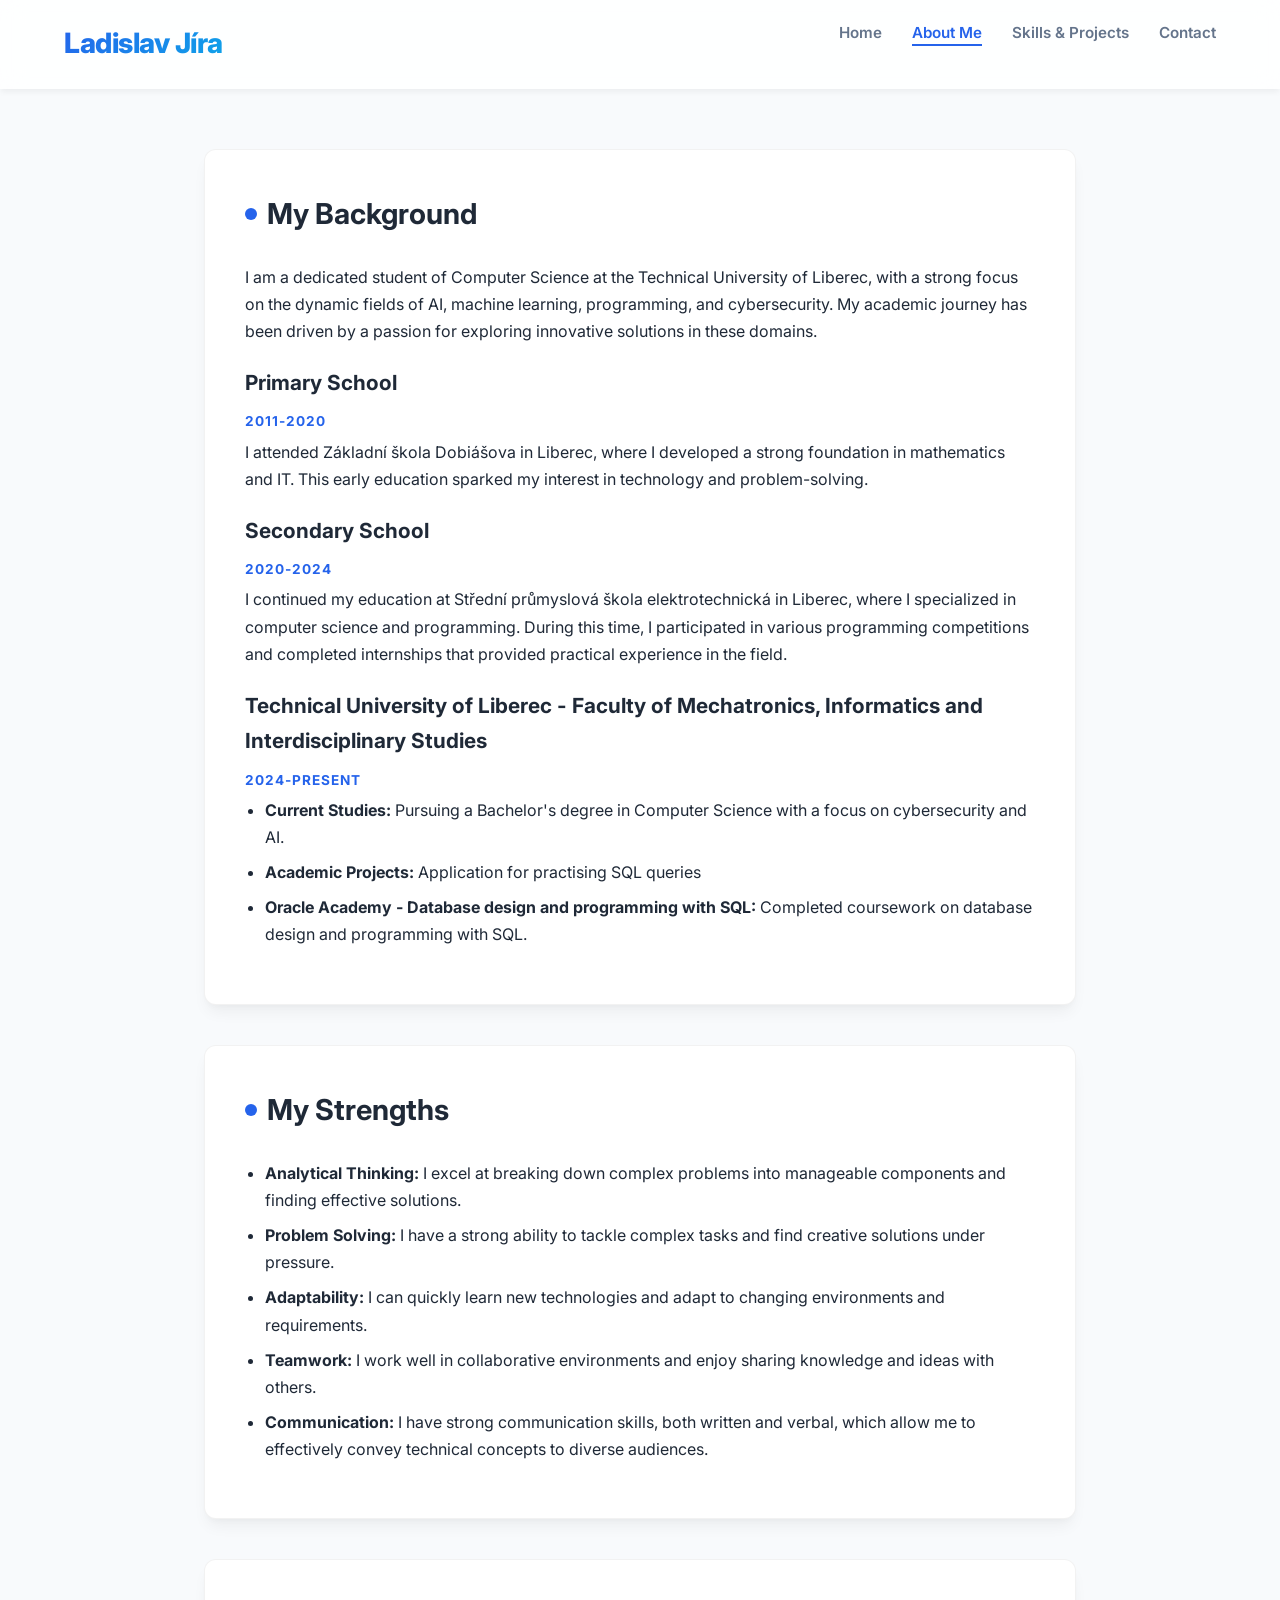
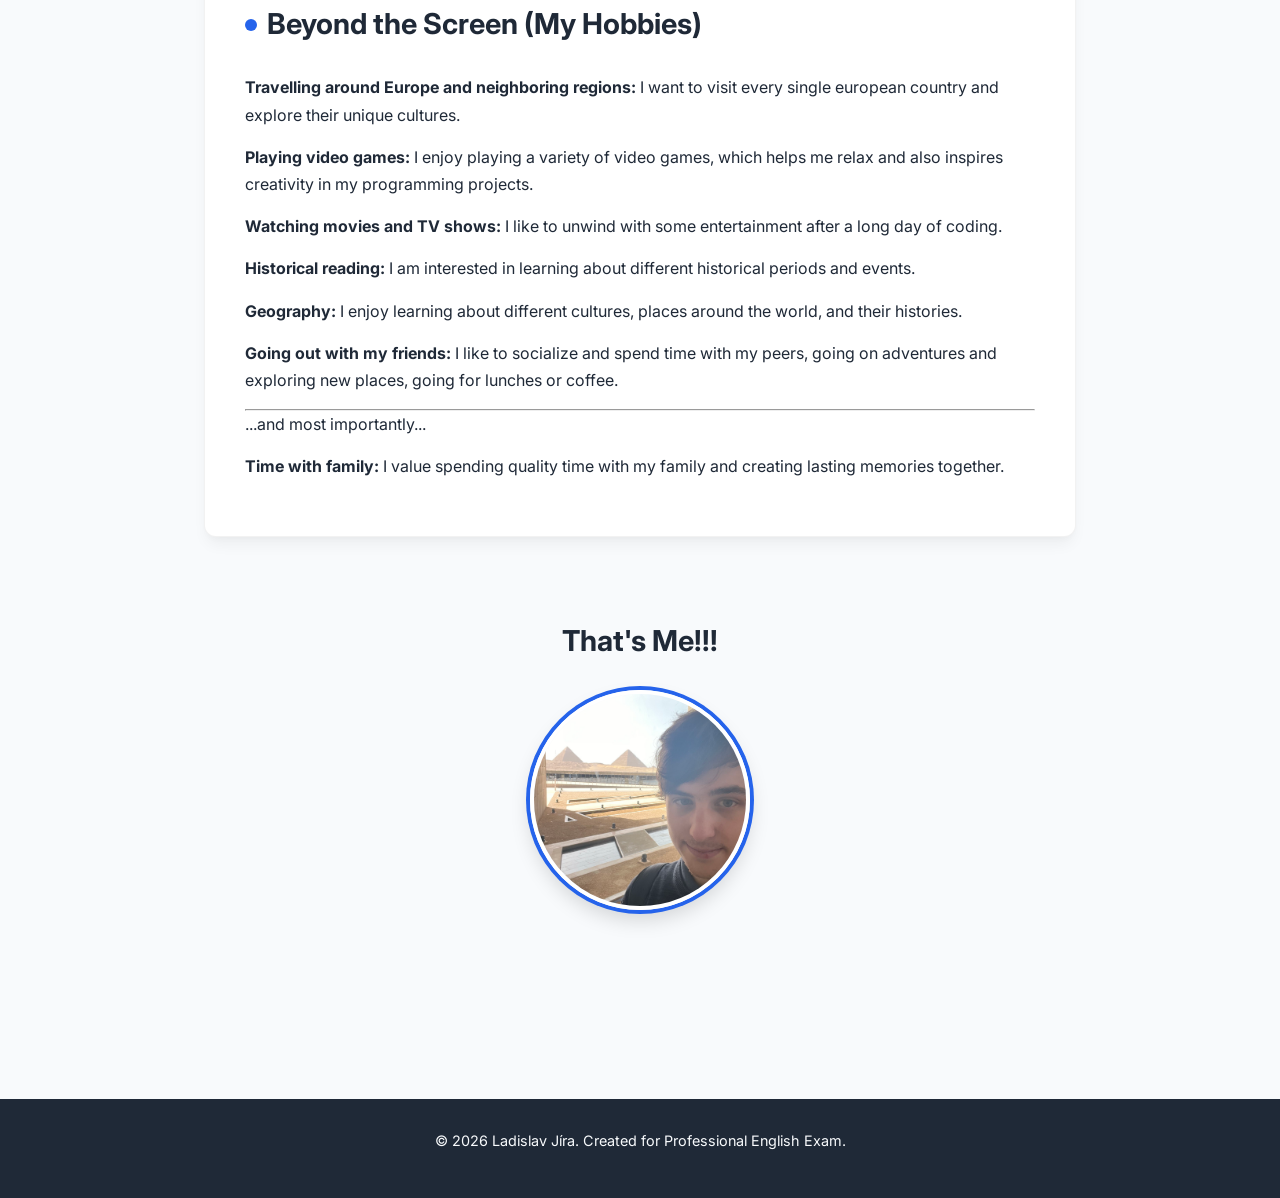
==== about.html @ a1db2c15 "My portfolio Added all files" ====
<!DOCTYPE html>
<html lang="en">
<head>
    <meta charset="UTF-8">
    <meta name="viewport" content="width=device-width, initial-scale=1.0">
    <title>My Portfolio | About Me</title>
    <link rel="stylesheet" href="style.css">
    <link href="https://fonts.googleapis.com/css2?family=Inter:wght@300;400;600;800&display=swap" rel="stylesheet">
</head>
<body>

    <header>
        <h1>Ladislav Jíra</h1>
        <nav>
            <ul>
                <li><a href="index.html">Home</a></li>
                <li><a href="about.html" class="active">About Me</a></li>
                <li><a href="portfolio.html">Skills & Projects</a></li>
                <li><a href="contact.html">Contact</a></li>
            </ul>
        </nav>
    </header>

    <main>
        <section class="fade-in">
            <h2>My Background</h2>
            <p>I am a dedicated student of Computer Science at the Technical University of Liberec, with a strong focus on the dynamic fields of AI, machine learning, programming, and cybersecurity. My academic journey has been driven by a passion for exploring innovative solutions in these domains.</p>
            <h3>Primary School</h3>
            <h5>2011-2020</h5>
            <p>I attended Základní škola Dobiášova in Liberec, where I developed a strong foundation in mathematics and IT. This early education sparked my interest in technology and problem-solving.</p>
            <h3>Secondary School</h3>
            <h5>2020-2024</h5>
            <p>I continued my education at Střední průmyslová škola elektrotechnická in Liberec, where I specialized in computer science and programming. During this time, I participated in various programming competitions and completed internships that provided practical experience in the field.</p>
            <h3>Technical University of Liberec - Faculty of Mechatronics, Informatics and Interdisciplinary Studies</h3>
            <h5>2024-Present</h5>
            <ul>
                <li><strong>Current Studies:</strong> Pursuing a Bachelor's degree in Computer Science with a focus on cybersecurity and AI.</li>
                <li><strong>Academic Projects:</strong> Application for practising SQL queries</li>
                <li><strong>Oracle Academy - Database design and programming with SQL:</strong> Completed coursework on database design and programming with SQL.</li>
            </ul>
        </section>

        <section class="fade-in">
            <h2>My Strengths</h2>
            <ul>
                <li><strong>Analytical Thinking:</strong> I excel at breaking down complex problems into manageable components and finding effective solutions.</li>
                <li><strong>Problem Solving:</strong> I have a strong ability to tackle complex tasks and find creative solutions under pressure.</li>
                <li><strong>Adaptability:</strong> I can quickly learn new technologies and adapt to changing environments and requirements.</li>
                <li><strong>Teamwork:</strong> I work well in collaborative environments and enjoy sharing knowledge and ideas with others.</li>
                <li><strong>Communication:</strong> I have strong communication skills, both written and verbal, which allow me to effectively convey technical concepts to diverse audiences.</li>

            </ul>
        </section>

        <section class="fade-in">
            <h2>Beyond the Screen (My Hobbies)</h2>
            <p><strong>Travelling around Europe and neighboring regions:</strong> I want to visit every single european country and explore their unique cultures. </p>
            <p><strong>Playing video games:</strong> I enjoy playing a variety of video games, which helps me relax and also inspires creativity in my programming projects.</p>
            <p><strong>Watching movies and TV shows:</strong> I like to unwind with some entertainment after a long day of coding.</p>
            <p><strong>Historical reading:</strong> I am interested in learning about different historical periods and events.</p>
            <p><strong>Geography:</strong> I enjoy learning about different cultures, places around the world, and their histories.</p>
            <p><strong>Going out with my friends:</strong> I like to socialize and spend time with my peers, going on adventures and exploring new places, going for lunches or coffee.</p>
            <hr/>
            <p>...and most importantly...</p>
            <p><strong>Time with family:</strong> I value spending quality time with my family and creating lasting memories together.</p>
        </section>

        <section class="photo-section fade-in">
            <h2>That's Me!!!</h2>
            <div class="photo-container">
                <img src="image.jpg" alt="Ladislav Jíra" class="profile-photo">
            </div>
        </section>
    </main>

    <footer>
        <p>&copy; 2026 Ladislav Jíra. Created for Professional English Exam.</p>
    </footer>

</body>
<script>
        document.addEventListener("DOMContentLoaded", function() {
            const faders = document.querySelectorAll('.fade-in');
            
            const appearOptions = {
                threshold: 0.15,
                rootMargin: "0px 0px -50px 0px"
            };

            const appearOnScroll = new IntersectionObserver(function(entries, appearOnScroll) {
                entries.forEach(entry => {
                    if (!entry.isIntersecting) {
                        return;
                    } else {
                        entry.target.classList.add('visible');
                        appearOnScroll.unobserve(entry.target);
                    }
                });
            }, appearOptions);

            faders.forEach(fader => {
                appearOnScroll.observe(fader);
            });
        });
    </script>
</html>
---- style.css ----
:root {
    --primary-color: #2563eb;
    --primary-dark: #1e40af;
    --accent-color: #0ea5e9;
    --text-main: #1f2937;
    --text-muted: #64748b;
    --bg-color: #f8fafc;
    --surface-color: #ffffff;
    --border-radius: 12px;
    --transition: all 0.3s cubic-bezier(0.4, 0, 0.2, 1); 
}

* {
    margin: 0;
    padding: 0;
    box-sizing: border-box;
}

body {
    background-color: var(--bg-color);
    color: var(--text-main);
    font-family: 'Inter', system-ui, -apple-system, sans-serif;
    line-height: 1.7;
    -webkit-font-smoothing: antialiased;
}

header {
    background: rgba(255, 255, 255, 0.85);
    backdrop-filter: blur(12px);
    -webkit-backdrop-filter: blur(12px);
    padding: 1.2rem 5%;
    box-shadow: 0 4px 6px -1px rgba(0, 0, 0, 0.05);
    display: flex;
    justify-content: space-between;
    align-items: center;
    position: sticky;
    top: 0;
    z-index: 1000;
}

header h1 {
    background: linear-gradient(135deg, var(--primary-color), var(--accent-color));
    background-clip: text;
    -webkit-text-fill-color: transparent;
    font-size: 1.75rem;
    font-weight: 800;
    letter-spacing: -0.5px;
}

nav ul {
    list-style: none;
    display: flex;
    gap: 30px;
}

nav a {
    text-decoration: none;
    color: var(--text-muted);
    font-weight: 600;
    font-size: 0.95rem;
    position: relative;
    transition: var(--transition);
}

nav a::after {
    content: '';
    position: absolute;
    width: 0;
    height: 2px;
    bottom: -4px;
    left: 0;
    background-color: var(--primary-color);
    transition: var(--transition);
}

nav a:hover, nav a.active {
    color: var(--primary-color);
}

nav a:hover::after, nav a.active::after {
    width: 100%;
}

main {
    padding: 60px 5%;
    max-width: 1000px;
    margin: auto;
    min-height: 80vh;
}

section {
    background: var(--surface-color);
    padding: 40px;
    border-radius: var(--border-radius);
    box-shadow: 0 10px 15px -3px rgba(0, 0, 0, 0.05), 0 4px 6px -2px rgba(0, 0, 0, 0.025);
    margin-bottom: 40px;
    border: 1px solid rgba(0,0,0,0.05);
}

h2 {
    color: var(--text-main);
    font-size: 1.8rem;
    margin-bottom: 25px;
    display: flex;
    align-items: center;
    gap: 10px;
}

h2::before {
    content: '';
    display: block;
    width: 12px;
    height: 12px;
    background: var(--primary-color);
    border-radius: 50%;
}

h3 {
    color: var(--text-main);
    margin: 20px 0 10px 0;
    font-size: 1.3rem;
}

h5 {
    color: var(--primary-color);
    text-transform: uppercase;
    letter-spacing: 1px;
    font-size: 0.85rem;
    margin-bottom: 5px;
}

p {
    margin-bottom: 15px;
}

ul {
    padding-left: 20px;
    margin-bottom: 15px;
}

li {
    margin-bottom: 8px;
}

.hero {
    background: transparent;
    box-shadow: none;
    border: none;
    text-align: left;
    padding: 40px 0 60px 0;
}

.hero h2 {
    font-size: 3rem;
    font-weight: 800;
    margin-bottom: 10px;
    letter-spacing: -1px;
}

.hero h2::before {
    display: none;
}

.hero p {
    font-size: 1.25rem;
    color: var(--text-muted);
}

.mission-statement {
    font-size: 1.3rem;
    font-style: italic;
    color: var(--text-main);
    margin-top: 30px;
    padding: 20px 30px;
    border-left: 4px solid var(--accent-color);
    background: rgba(14, 165, 233, 0.05);
    border-radius: 0 var(--border-radius) var(--border-radius) 0;
}

.project-card {
    background: var(--surface-color);
    padding: 25px;
    border-radius: var(--border-radius);
    border-left: 5px solid var(--primary-color);
    box-shadow: 0 4px 6px -1px rgba(0, 0, 0, 0.05);
    transition: var(--transition); 
    margin-bottom: 25px;
    position: relative;
    overflow: hidden;
}

.project-card h3 {
    margin-top: 0;
}

.project-card:hover {
    transform: translateY(-5px) scale(1.01);
    box-shadow: 0 20px 25px -5px rgba(0, 0, 0, 0.1), 0 10px 10px -5px rgba(0, 0, 0, 0.04);
    border-left-color: var(--accent-color);
}

.photo-section {
    background: transparent;
    box-shadow: none;
    border: none;
    text-align: center;
}

.photo-section h2 {
    justify-content: center;
}

.photo-section h2::before {
    display: none;
}

.profile-photo {
    width: 220px;
    height: 220px;
    object-fit: cover;
    border-radius: 50%;
    border: 4px solid var(--surface-color);
    box-shadow: 0 0 0 4px var(--primary-color), 0 10px 20px rgba(0,0,0,0.15);
    transition: var(--transition);
}

.profile-photo:hover {
    transform: scale(1.05) rotate(2deg);
}

footer {
    text-align: center;
    padding: 30px 20px;
    background-color: var(--text-main);
    color: var(--bg-color);
    font-size: 0.9rem;
    margin-top: 40px;
}

.fade-in {
    opacity: 0;
    transform: translateY(30px);
    transition: opacity 0.8s cubic-bezier(0.5, 0, 0, 1), transform 0.8s cubic-bezier(0.5, 0, 0, 1);
}

.fade-in.visible {
    opacity: 1;
    transform: translateY(0);
}

@media (max-width: 768px) {
    header {
        flex-direction: column;
        gap: 15px;
        padding: 1rem;
    }
    
    nav ul {
        flex-wrap: wrap;
        justify-content: center;
        gap: 15px;
    }

    .hero h2 {
        font-size: 2.2rem;
    }

    main {
        padding: 30px 5%;
    }

    section {
        padding: 25px;
    }
}
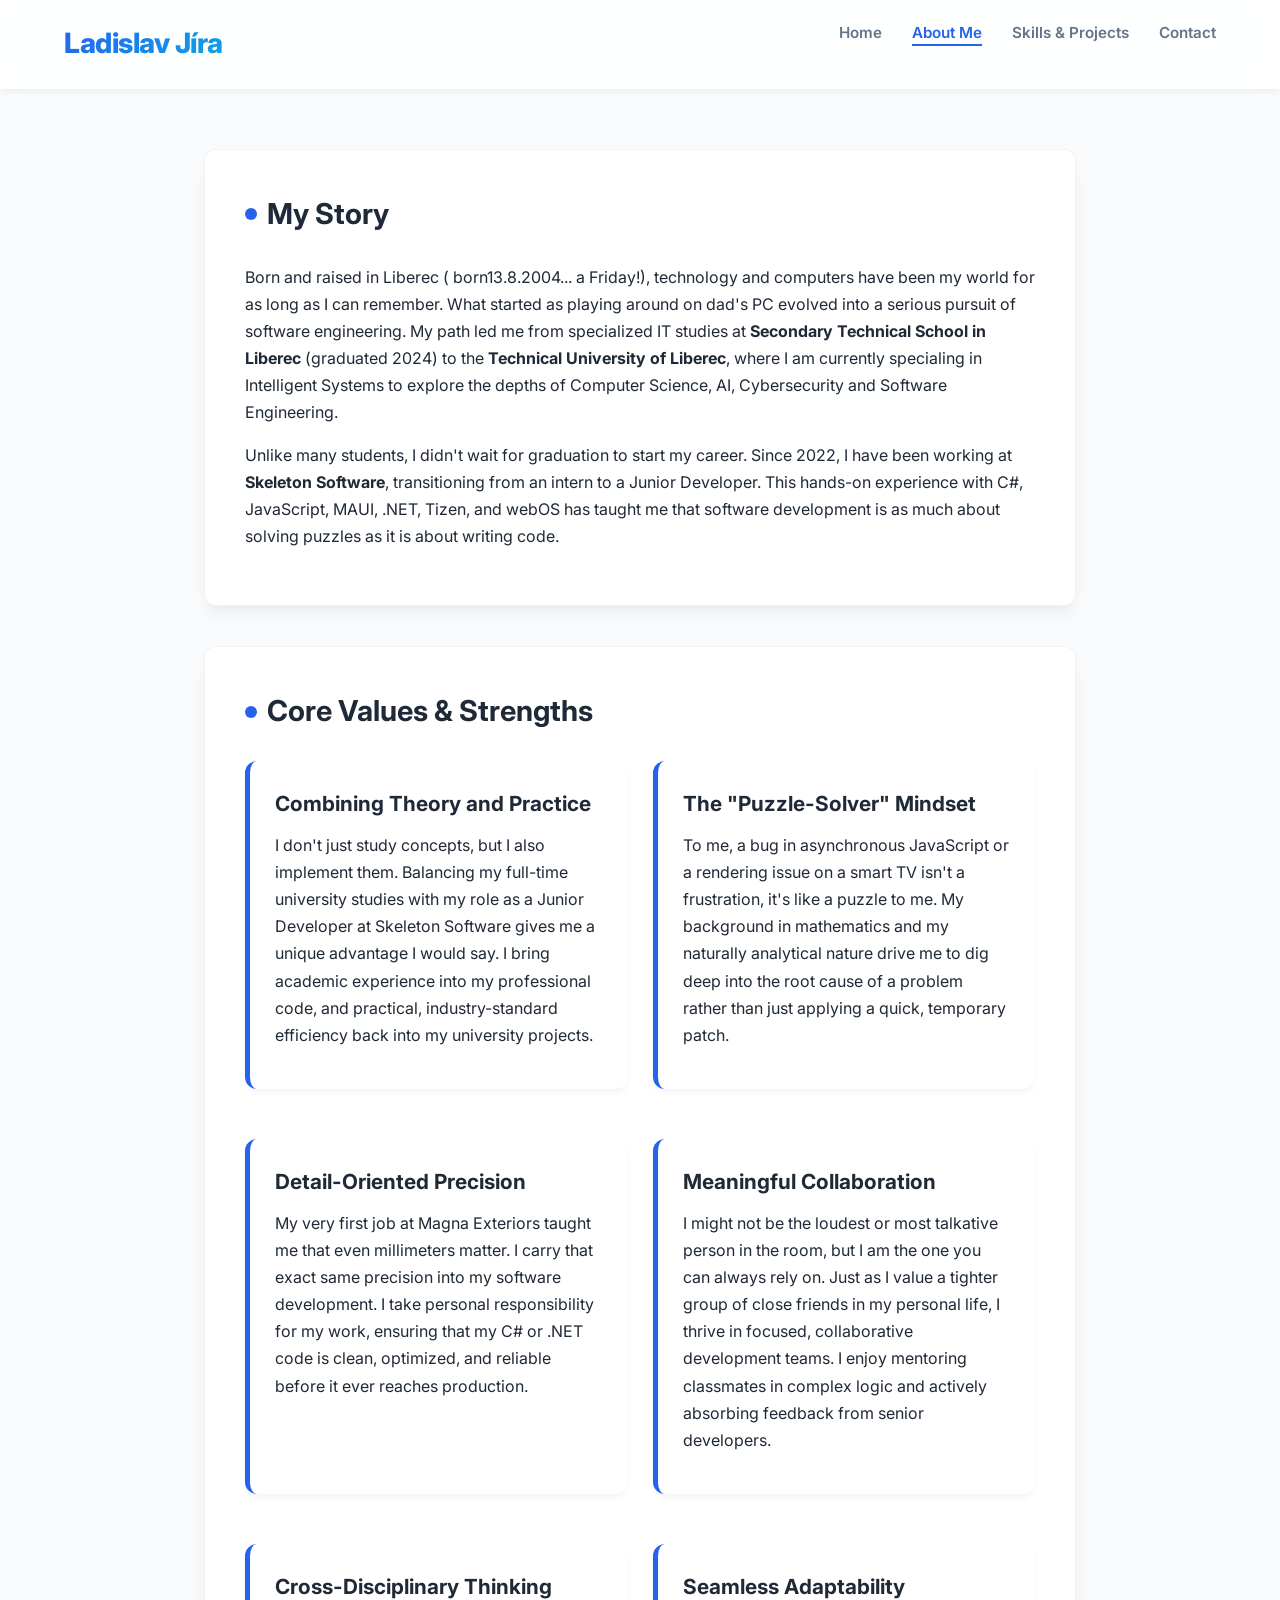
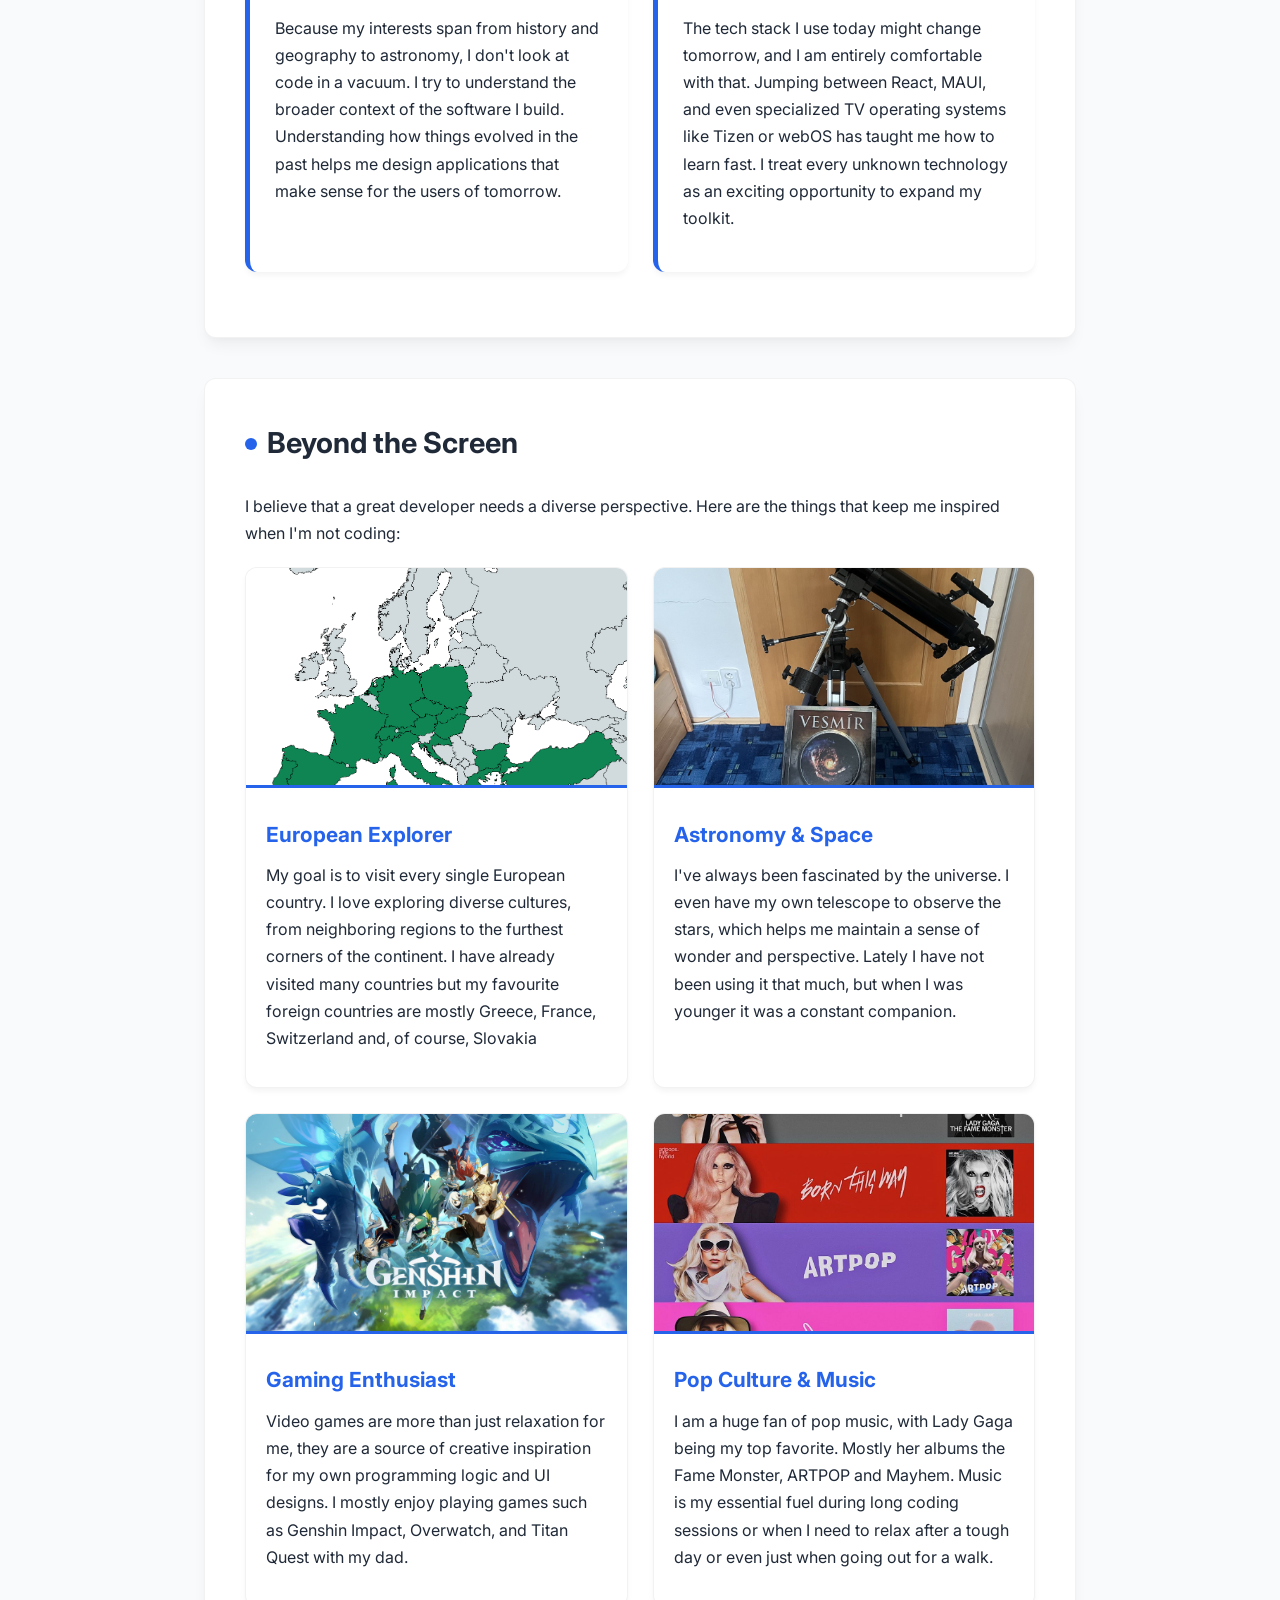
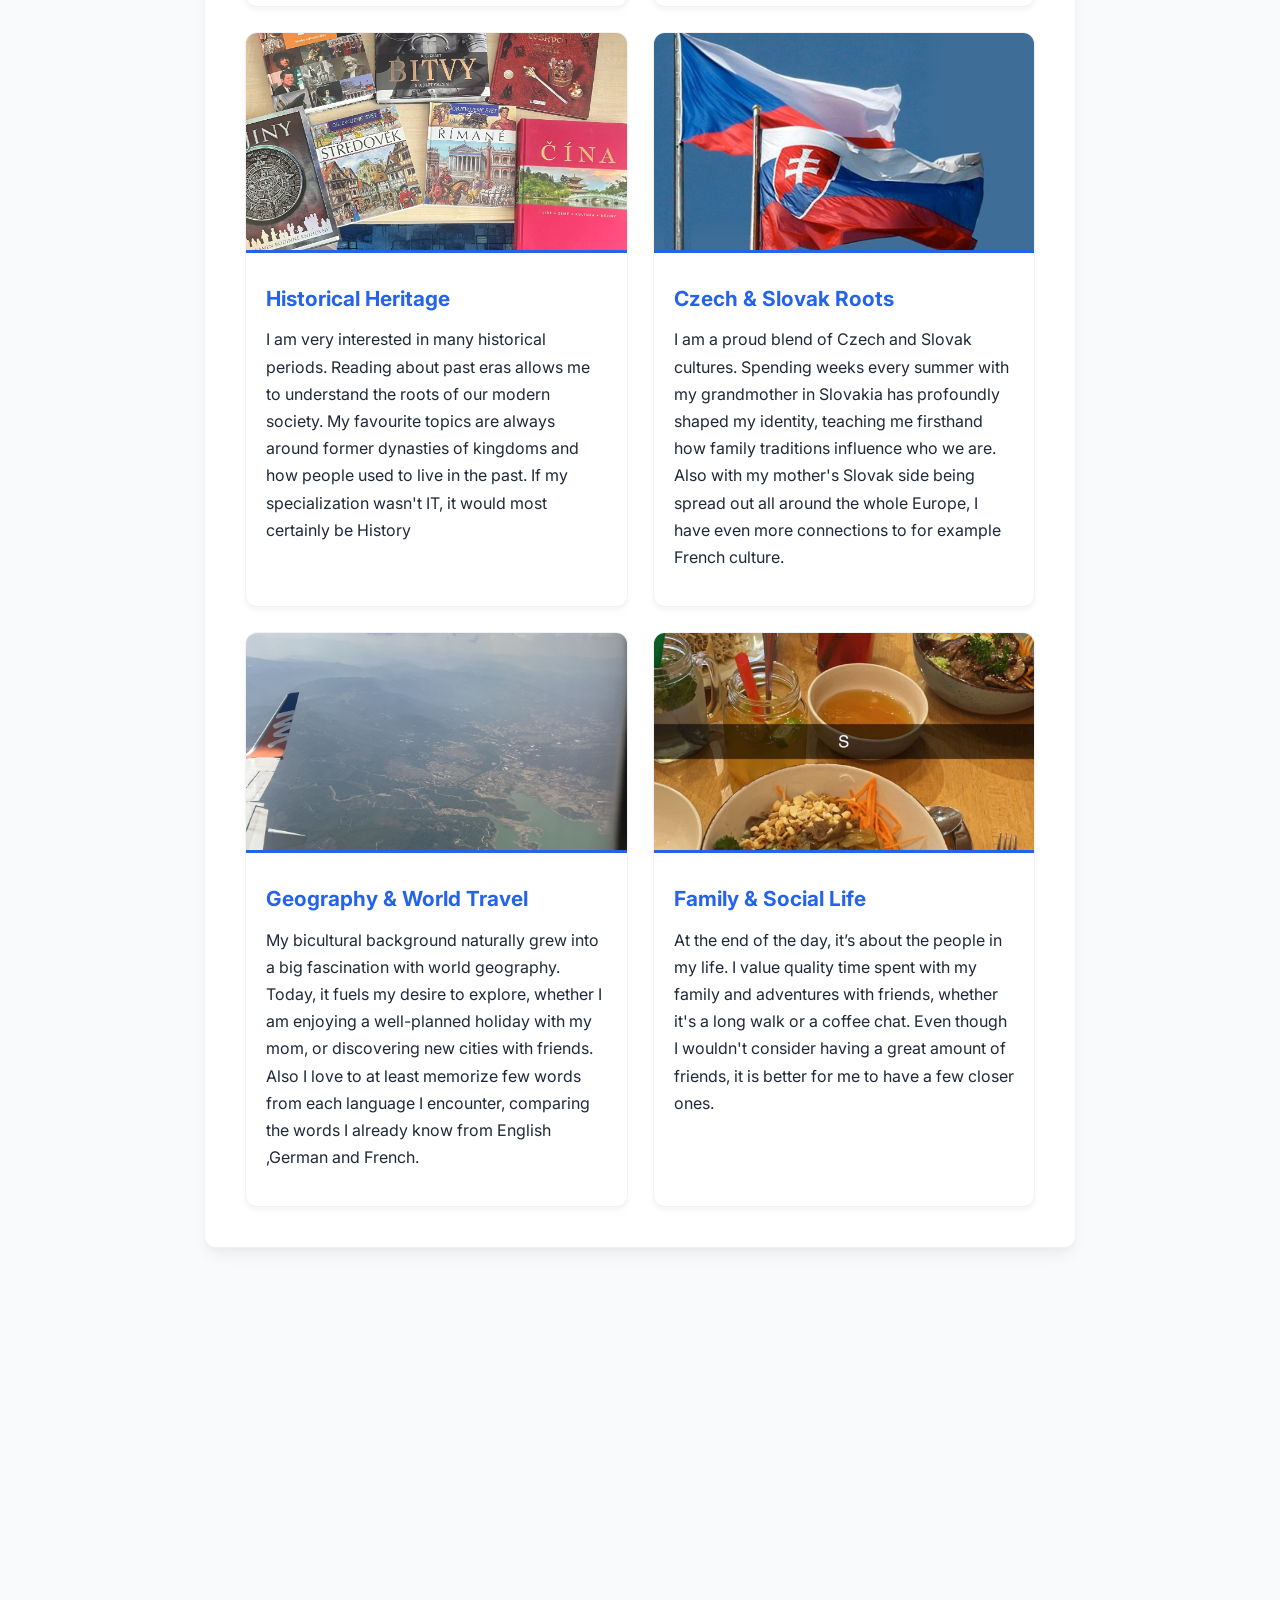
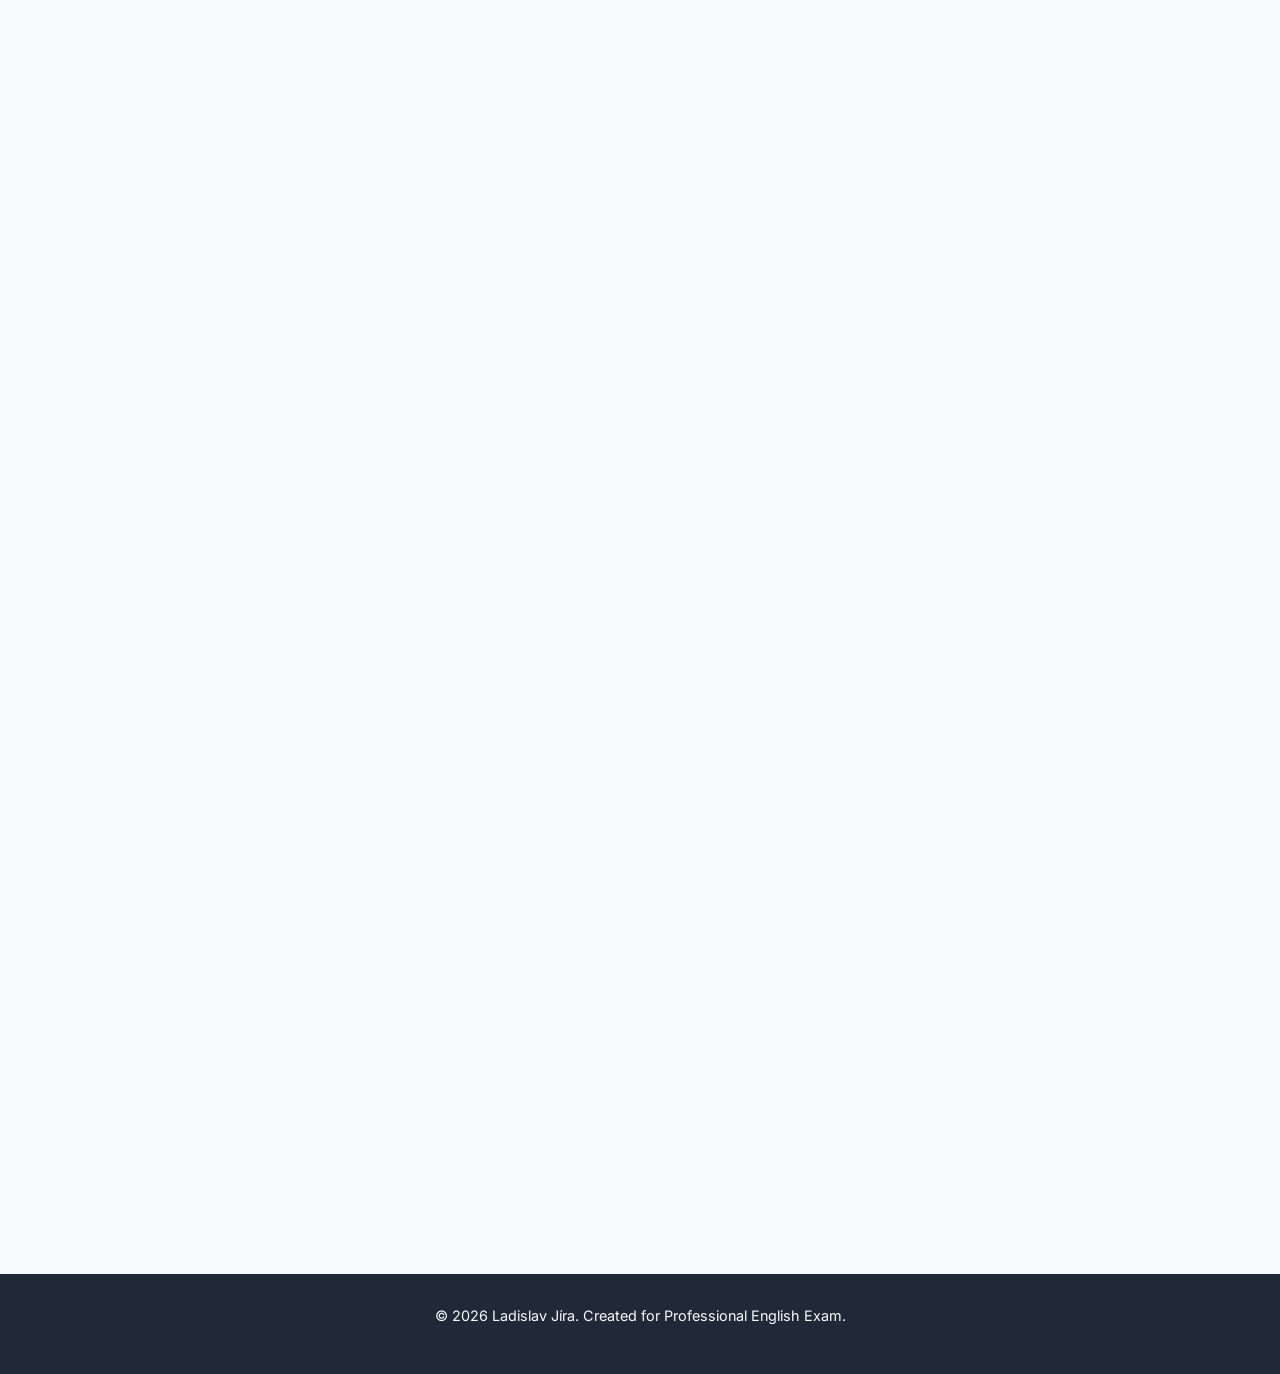
==== commit 6a16b4b1: "redesigning Co-authored-by: Copilot <copilot@github.com>" ====
--- a/about.html
+++ b/about.html
@@ -23,52 +23,138 @@
 
     <main>
         <section class="fade-in">
-            <h2>My Background</h2>
-            <p>I am a dedicated student of Computer Science at the Technical University of Liberec, with a strong focus on the dynamic fields of AI, machine learning, programming, and cybersecurity. My academic journey has been driven by a passion for exploring innovative solutions in these domains.</p>
-            <h3>Primary School</h3>
-            <h5>2011-2020</h5>
-            <p>I attended Základní škola Dobiášova in Liberec, where I developed a strong foundation in mathematics and IT. This early education sparked my interest in technology and problem-solving.</p>
-            <h3>Secondary School</h3>
-            <h5>2020-2024</h5>
-            <p>I continued my education at Střední průmyslová škola elektrotechnická in Liberec, where I specialized in computer science and programming. During this time, I participated in various programming competitions and completed internships that provided practical experience in the field.</p>
-            <h3>Technical University of Liberec - Faculty of Mechatronics, Informatics and Interdisciplinary Studies</h3>
-            <h5>2024-Present</h5>
-            <ul>
-                <li><strong>Current Studies:</strong> Pursuing a Bachelor's degree in Computer Science with a focus on cybersecurity and AI.</li>
-                <li><strong>Academic Projects:</strong> Application for practising SQL queries</li>
-                <li><strong>Oracle Academy - Database design and programming with SQL:</strong> Completed coursework on database design and programming with SQL.</li>
-            </ul>
+            <h2>My Story</h2>
+            <p>
+                Born and raised in Liberec ( born13.8.2004... a Friday!), technology and computers have been my world for as long as I can remember. What started as playing around on dad's PC evolved into a serious pursuit of software engineering. My path led me from specialized IT studies at <strong>Secondary Technical School in  Liberec</strong> (graduated 2024) to the <strong>Technical University of Liberec</strong>, where I am currently specialing in Intelligent Systems to explore the depths of Computer Science, AI, Cybersecurity and Software Engineering.
+            </p>
+            <p>
+                Unlike many students, I didn't wait for graduation to start my career. Since 2022, I have been working at <strong>Skeleton Software</strong>, transitioning from an intern to a Junior Developer. This hands-on experience with C#, JavaScript, MAUI, .NET, Tizen, and webOS has taught me that software development is as much about solving puzzles as it is about writing code.
+            </p>
         </section>
 
         <section class="fade-in">
-            <h2>My Strengths</h2>
-            <ul>
-                <li><strong>Analytical Thinking:</strong> I excel at breaking down complex problems into manageable components and finding effective solutions.</li>
-                <li><strong>Problem Solving:</strong> I have a strong ability to tackle complex tasks and find creative solutions under pressure.</li>
-                <li><strong>Adaptability:</strong> I can quickly learn new technologies and adapt to changing environments and requirements.</li>
-                <li><strong>Teamwork:</strong> I work well in collaborative environments and enjoy sharing knowledge and ideas with others.</li>
-                <li><strong>Communication:</strong> I have strong communication skills, both written and verbal, which allow me to effectively convey technical concepts to diverse audiences.</li>
+            <h2>Core Values & Strengths</h2>
+            <div class="grid-container">
+                <article class="project-card">
+                    <h3>Combining Theory and Practice</h3>
+                    <p>I don't just study concepts, but I also implement them. Balancing my full-time university studies with my role as a Junior Developer at Skeleton Software gives me a unique advantage I would say. I bring academic experience into my professional code, and practical, industry-standard efficiency back into my university projects.</p>
+                </article>
+                
+                <article class="project-card">
+                    <h3>The "Puzzle-Solver" Mindset</h3>
+                    <p>To me, a bug in asynchronous JavaScript or a rendering issue on a smart TV isn't a frustration, it's like a puzzle to me. My background in mathematics and my naturally analytical nature drive me to dig deep into the root cause of a problem rather than just applying a quick, temporary patch.</p>
+                </article>
 
-            </ul>
+                <article class="project-card">
+                    <h3>Detail-Oriented Precision</h3>
+                    <p>My very first job at Magna Exteriors taught me that even millimeters matter. I carry that exact same precision into my software development. I take personal responsibility for my work, ensuring that my C# or .NET code is clean, optimized, and reliable before it ever reaches production.</p>
+                </article>
+
+                <article class="project-card">
+                    <h3>Meaningful Collaboration</h3>
+                    <p>I might not be the loudest or most talkative person in the room, but I am the one you can always rely on. Just as I value a tighter group of close friends in my personal life, I thrive in focused, collaborative development teams. I enjoy mentoring classmates in complex logic and actively absorbing feedback from senior developers.</p>
+                </article>
+
+                <article class="project-card">
+                    <h3>Cross-Disciplinary Thinking</h3>
+                    <p>Because my interests span from history and geography to astronomy, I don't look at code in a vacuum. I try to understand the broader context of the software I build. Understanding how things evolved in the past helps me design applications that make sense for the users of tomorrow.</p>
+                </article>
+
+                <article class="project-card">
+                    <h3>Seamless Adaptability</h3>
+                    <p>The tech stack I use today might change tomorrow, and I am entirely comfortable with that. Jumping between React, MAUI, and even specialized TV operating systems like Tizen or webOS has taught me how to learn fast. I treat every unknown technology as an exciting opportunity to expand my toolkit.</p>
+                </article>
+            </div>
         </section>
 
         <section class="fade-in">
-            <h2>Beyond the Screen (My Hobbies)</h2>
-            <p><strong>Travelling around Europe and neighboring regions:</strong> I want to visit every single european country and explore their unique cultures. </p>
-            <p><strong>Playing video games:</strong> I enjoy playing a variety of video games, which helps me relax and also inspires creativity in my programming projects.</p>
-            <p><strong>Watching movies and TV shows:</strong> I like to unwind with some entertainment after a long day of coding.</p>
-            <p><strong>Historical reading:</strong> I am interested in learning about different historical periods and events.</p>
-            <p><strong>Geography:</strong> I enjoy learning about different cultures, places around the world, and their histories.</p>
-            <p><strong>Going out with my friends:</strong> I like to socialize and spend time with my peers, going on adventures and exploring new places, going for lunches or coffee.</p>
-            <hr/>
-            <p>...and most importantly...</p>
-            <p><strong>Time with family:</strong> I value spending quality time with my family and creating lasting memories together.</p>
+            <h2>Beyond the Screen</h2>
+            <p>I believe that a great developer needs a diverse perspective. Here are the things that keep me inspired when I'm not coding:</p>
+            
+            <div class="grid-container">
+                <div class="image-card">
+                    <img src="img/europe.png" alt="Traveling Europe">
+                    <div class="image-card-content">
+                        <h3>European Explorer</h3>
+                        <p>My goal is to visit every single European country. I love exploring diverse cultures, from neighboring regions to the furthest corners of the continent. I have already visited many countries but my favourite foreign countries are mostly Greece, France, Switzerland and, of course, Slovakia</p>
+                    </div>
+                </div>
+
+                <div class="image-card">
+                    <img src="img/space.jpg" alt="Astronomy">
+                    <div class="image-card-content">
+                        <h3>Astronomy & Space</h3>
+                        <p>I've always been fascinated by the universe. I even have my own telescope to observe the stars, which helps me maintain a sense of wonder and perspective. Lately I have not been using it that much, but when I was younger it was a constant companion.</p>
+                    </div>
+                </div>
+
+                <div class="image-card">
+                    <img src="img/genshin.png" alt="Gaming">
+                    <div class="image-card-content">
+                        <h3>Gaming Enthusiast</h3>
+                        <p>Video games are more than just relaxation for me, they are a source of creative inspiration for my own programming logic and UI designs. I mostly enjoy playing games such as Genshin Impact, Overwatch, and Titan Quest with my dad.</p>
+                    </div>
+                </div>
+
+                <div class="image-card">
+                    <img src="img/ladygaga.png" alt="Music">
+                    <div class="image-card-content">
+                        <h3>Pop Culture & Music</h3>
+                        <p>I am a huge fan of pop music, with Lady Gaga being my top favorite. Mostly her albums the Fame Monster, ARTPOP and Mayhem. Music is my essential fuel during long coding sessions or when I need to relax after a tough day or even just when going out for a walk.</p>
+                    </div>
+                </div>
+
+                <div class="image-card">
+                    <img src="img/history.jpg" alt="History Books">
+                    <div class="image-card-content">
+                        <h3>Historical Heritage</h3>
+                        <p>I am very interested in many historical periods. Reading about past eras allows me to understand the roots of our modern society. My favourite topics are always around former dynasties of kingdoms and how people used to live in the past. If my specialization wasn't IT, it would most certainly be History</p>
+                    </div>
+                </div>
+
+                <div class="image-card">
+                    <img src="img/czechslovak.png" alt="Slovakia and Heritage">
+                    <div class="image-card-content">
+                        <h3>Czech & Slovak Roots</h3>
+                        <p>I am a proud blend of Czech and Slovak cultures. Spending weeks every summer with my grandmother in Slovakia has profoundly shaped my identity, teaching me firsthand how family traditions influence who we are. Also with my mother's Slovak side being spread out all around the whole Europe, I have even more connections to for example French culture.</p>
+                    </div>
+                </div>
+
+                <div class="image-card">
+                    <img src="img/travel.jpg" alt="World Map and Travel">
+                    <div class="image-card-content">
+                        <h3>Geography & World Travel</h3>
+                        <p>My bicultural background naturally grew into a big fascination with world geography. Today, it fuels my desire to explore, whether I am enjoying a well-planned holiday with my mom, or discovering new cities with friends. Also I love to at least memorize few words from each language I encounter, comparing the words I already know from English ,German and French.</p>
+                    </div>
+                </div>
+
+                <div class="image-card">
+                    <img src="img/friends.jpg" alt="Family and Friends">
+                    <div class="image-card-content">
+                        <h3>Family & Social Life</h3>
+                        <p>At the end of the day, it’s about the people in my life. I value quality time spent with my family and adventures with friends, whether it's a long walk or a coffee chat. Even though I wouldn't consider having a great amount of friends, it is better for me to have a few closer ones.</p>
+                    </div>
+                </div>
+            </div>
         </section>
 
-        <section class="photo-section fade-in">
-            <h2>That's Me!!!</h2>
-            <div class="photo-container">
-                <img src="image.jpg" alt="Ladislav Jíra" class="profile-photo">
+        <section class="fade-in" style="background: transparent; box-shadow: none; border: none; padding-bottom: 0;">
+            <h2 style="justify-content: center;">My Life in Pictures</h2>
+            <p style="text-align: center; color: var(--text-muted);">A visual diary of my travels, hobbies, and everyday moments.</p>
+            
+            <div class="photo-gallery">
+                <img src="img/galerie1.jpg" alt="1" class="gallery-item large">
+                <img src="img/galerie2.jpg" alt="2" class="gallery-item">
+                <img src="img/galerie3.jpg" alt="3" class="gallery-item">
+                <img src="img/galerie4.jpg" alt="4" class="gallery-item wide">
+                <img src="img/galerie5.jpg" alt="5" class="gallery-item">
+                <img src="img/galerie6.jpg" alt="6" class="gallery-item tall">
+                <img src="img/galerie7.jpg" alt="7" class="gallery-item">
+                <img src="img/galerie8.jpg" alt="8" class="gallery-item">
+                <img src="img/galerie9.jpg" alt="9" class="gallery-item">
+                <img src="img/galerie10.jpg" alt="10" class="gallery-item">
+                <img src="img/galerie11.jpg" alt="11" class="gallery-item wide">
+                <img src="img/galerie12.jpg" alt="12" class="gallery-item">
             </div>
         </section>
     </main>
--- a/style.css
+++ b/style.css
@@ -273,4 +273,195 @@
     section {
         padding: 25px;
     }
+}
+
+.grid-container {
+    display: grid;
+    grid-template-columns: repeat(auto-fit, minmax(280px, 1fr));
+    gap: 25px;
+    margin-top: 20px;
+}
+
+.image-card {
+    background: var(--surface-color);
+    border-radius: var(--border-radius);
+    overflow: hidden;
+    box-shadow: 0 4px 6px -1px rgba(0, 0, 0, 0.05);
+    transition: var(--transition);
+    border: 1px solid rgba(0,0,0,0.05);
+}
+
+.image-card img {
+    width: 100%;
+    height: 220px;
+    object-fit: cover;
+    border-bottom: 3px solid var(--primary-color);
+    transition: var(--transition);
+}
+
+.image-card-content {
+    padding: 20px;
+}
+
+.image-card-content h3 {
+    margin-top: 0;
+    color: var(--primary-color);
+}
+
+.image-card:hover {
+    transform: translateY(-8px);
+    box-shadow: 0 15px 25px -5px rgba(0,0,0,0.1);
+}
+
+.image-card:hover img {
+    transform: scale(1.03);
+}
+
+
+.hobby-gallery {
+    display: grid;
+    grid-template-columns: repeat(2, 1fr); 
+    gap: 10px;
+    margin-bottom: 15px;
+}
+
+.hobby-gallery img {
+    width: 100%;
+    height: 120px; 
+    object-fit: cover;
+    border-radius: 6px;
+    transition: var(--transition);
+    cursor: pointer;
+}
+
+.hobby-gallery img:hover {
+    transform: scale(1.05);
+    filter: brightness(1.1);
+}
+
+.hobby-gallery img.wide {
+    grid-column: span 2;
+    height: 180px;
+}
+
+.strength-detail {
+    font-size: 0.95rem;
+    color: var(--text-muted);
+    margin-top: 5px;
+}
+
+.photo-gallery {
+    display: grid;
+    grid-template-columns: repeat(auto-fill, minmax(200px, 1fr));
+    grid-auto-rows: 200px;
+    gap: 15px;
+    margin-top: 30px;
+}
+
+.gallery-item {
+    width: 100%;
+    height: 100%;
+    object-fit: cover;
+    border-radius: var(--border-radius);
+    transition: transform 0.3s ease, box-shadow 0.3s ease;
+    cursor: pointer;
+    box-shadow: 0 4px 6px -1px rgba(0, 0, 0, 0.05);
+}
+
+.gallery-item:hover {
+    transform: scale(1.05);
+    box-shadow: 0 10px 20px rgba(0,0,0,0.15);
+    z-index: 10;
+    position: relative;
+}
+
+.gallery-item.large {
+    grid-column: span 2;
+    grid-row: span 2;
+}
+.gallery-item.wide {
+    grid-column: span 2;
+}
+.gallery-item.tall {
+    grid-row: span 2;
+}
+
+.flex-card {
+    display: flex;
+    flex-direction: row;
+    gap: 25px;
+    align-items: flex-start; 
+}
+
+.card-image {
+    flex: 0 0 180px; 
+    display: flex;
+    justify-content: center;
+    align-items: center;
+    overflow: hidden;
+}
+
+.card-image img {
+    width: 100%;
+    border-radius: 8px;
+    box-shadow: 0 4px 6px -1px rgba(0,0,0,0.1); 
+    object-fit: cover;
+    transition: transform 0.3s ease;
+}
+.card-image img.logo-img {
+    box-shadow: none;
+    object-fit: contain;
+    max-height: 100px; 
+}
+
+.flex-card:hover .card-image img {
+    transform: scale(1.03);
+}
+
+.card-content {
+    flex: 1; 
+}
+
+@media (max-width: 768px) {
+    .flex-card {
+        flex-direction: column;
+        align-items: center;
+        text-align: center;
+    }
+    
+    .card-image {
+        flex: auto;
+        width: 100%;
+        max-width: 250px;
+        margin-bottom: 15px;
+    }
+}
+
+.card-image-bottom {
+    margin-top: 20px;
+    width: 100%;
+    display: flex;
+    justify-content: center;
+    border-radius: 8px;
+    overflow: hidden;
+    background: var(--bg-color);
+    padding: 15px;
+}
+
+.card-image-bottom img {
+    max-width: 100%;
+    max-height: 350px; 
+    object-fit: contain; 
+    border-radius: 6px;
+    transition: transform 0.3s ease;
+    box-shadow: 0 4px 10px rgba(0,0,0,0.05);
+}
+
+.card-image-bottom img.logo-img {
+    box-shadow: none;
+    max-height: 120px;
+}
+
+.project-card:hover .card-image-bottom img {
+    transform: scale(1.02);
 }
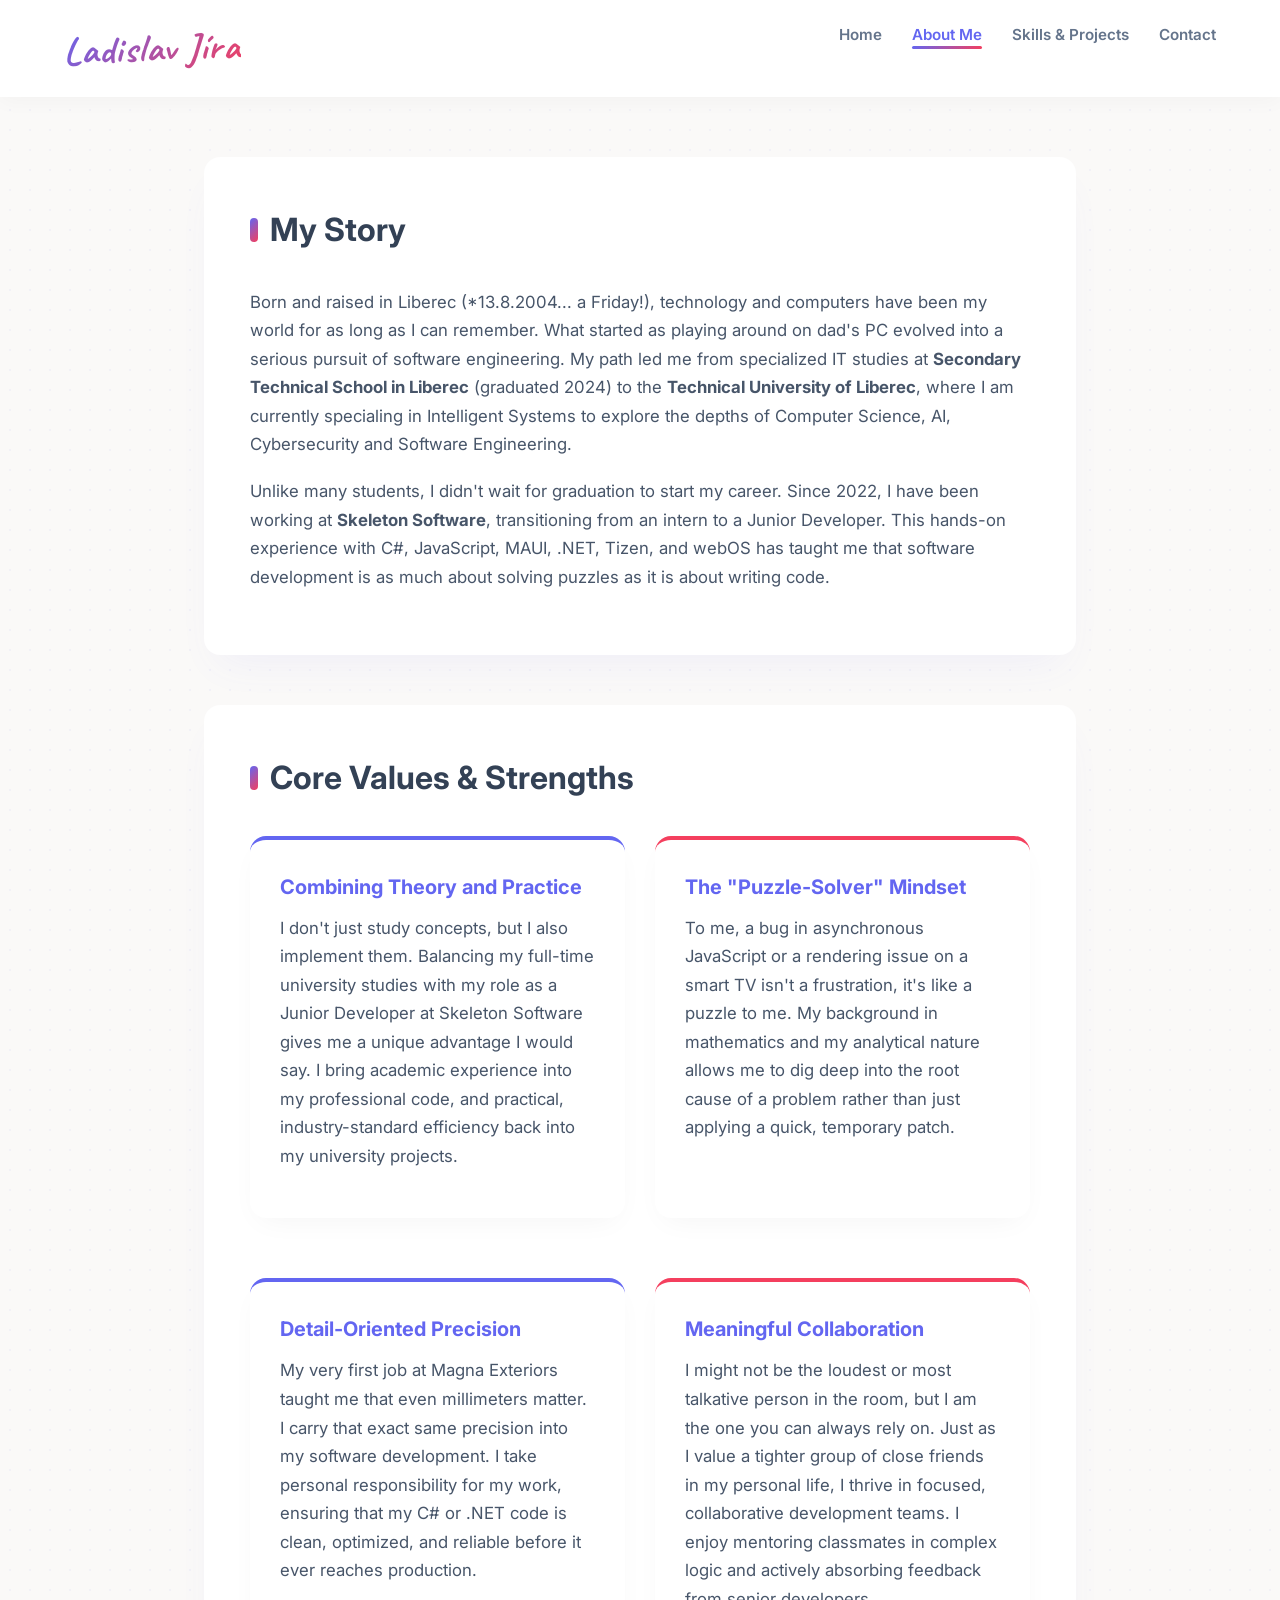
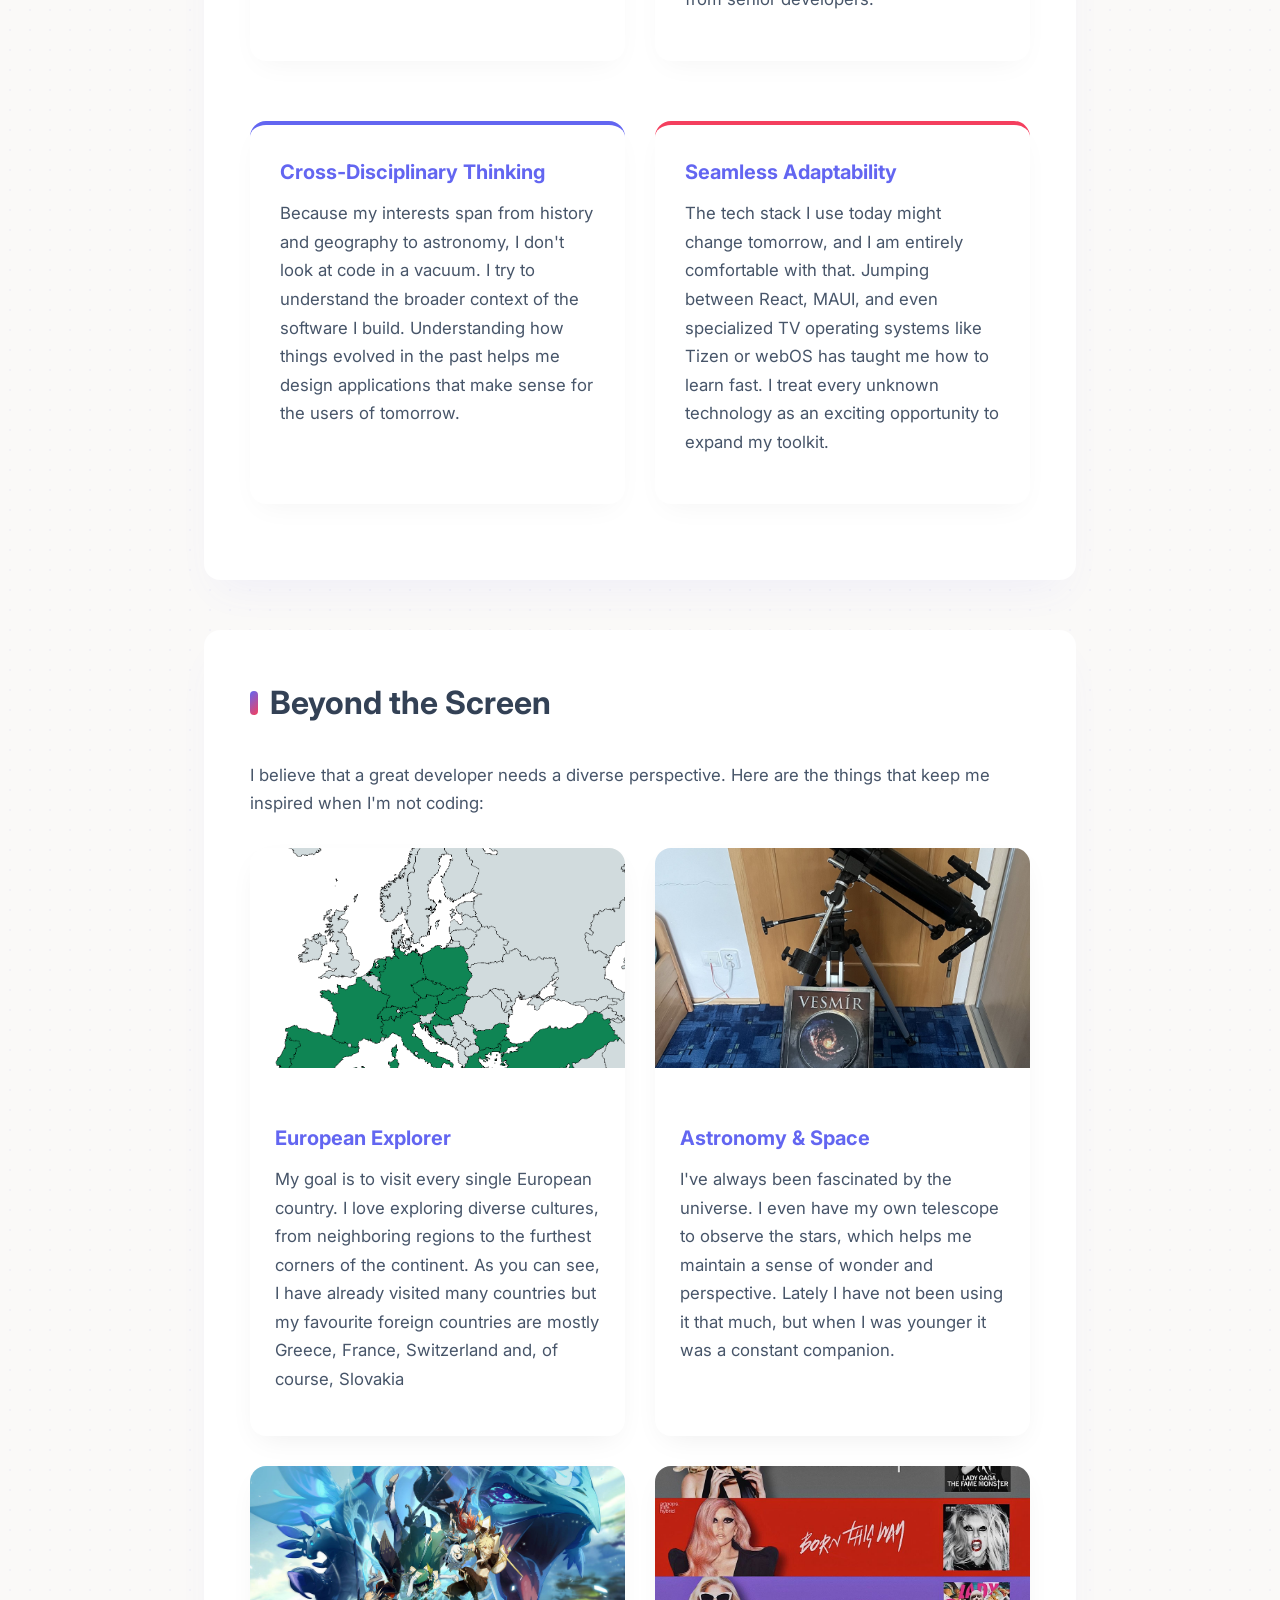
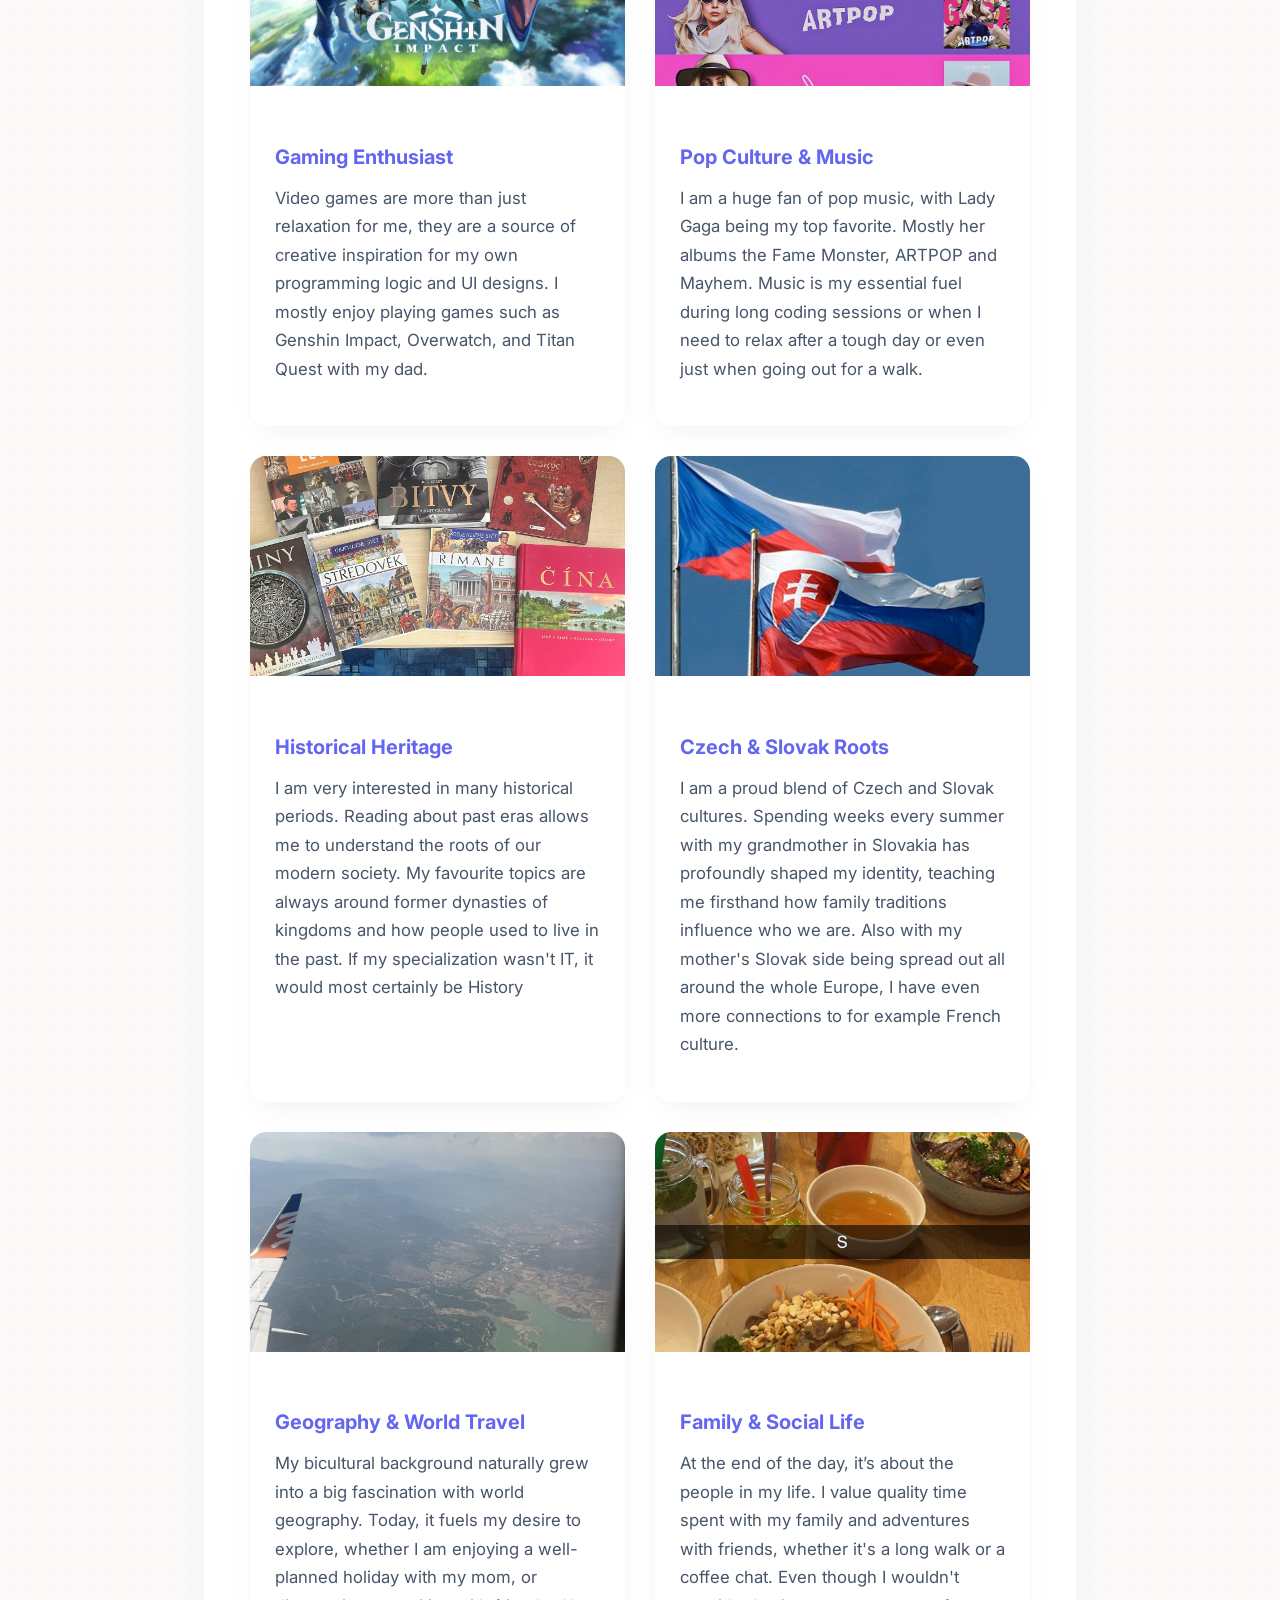
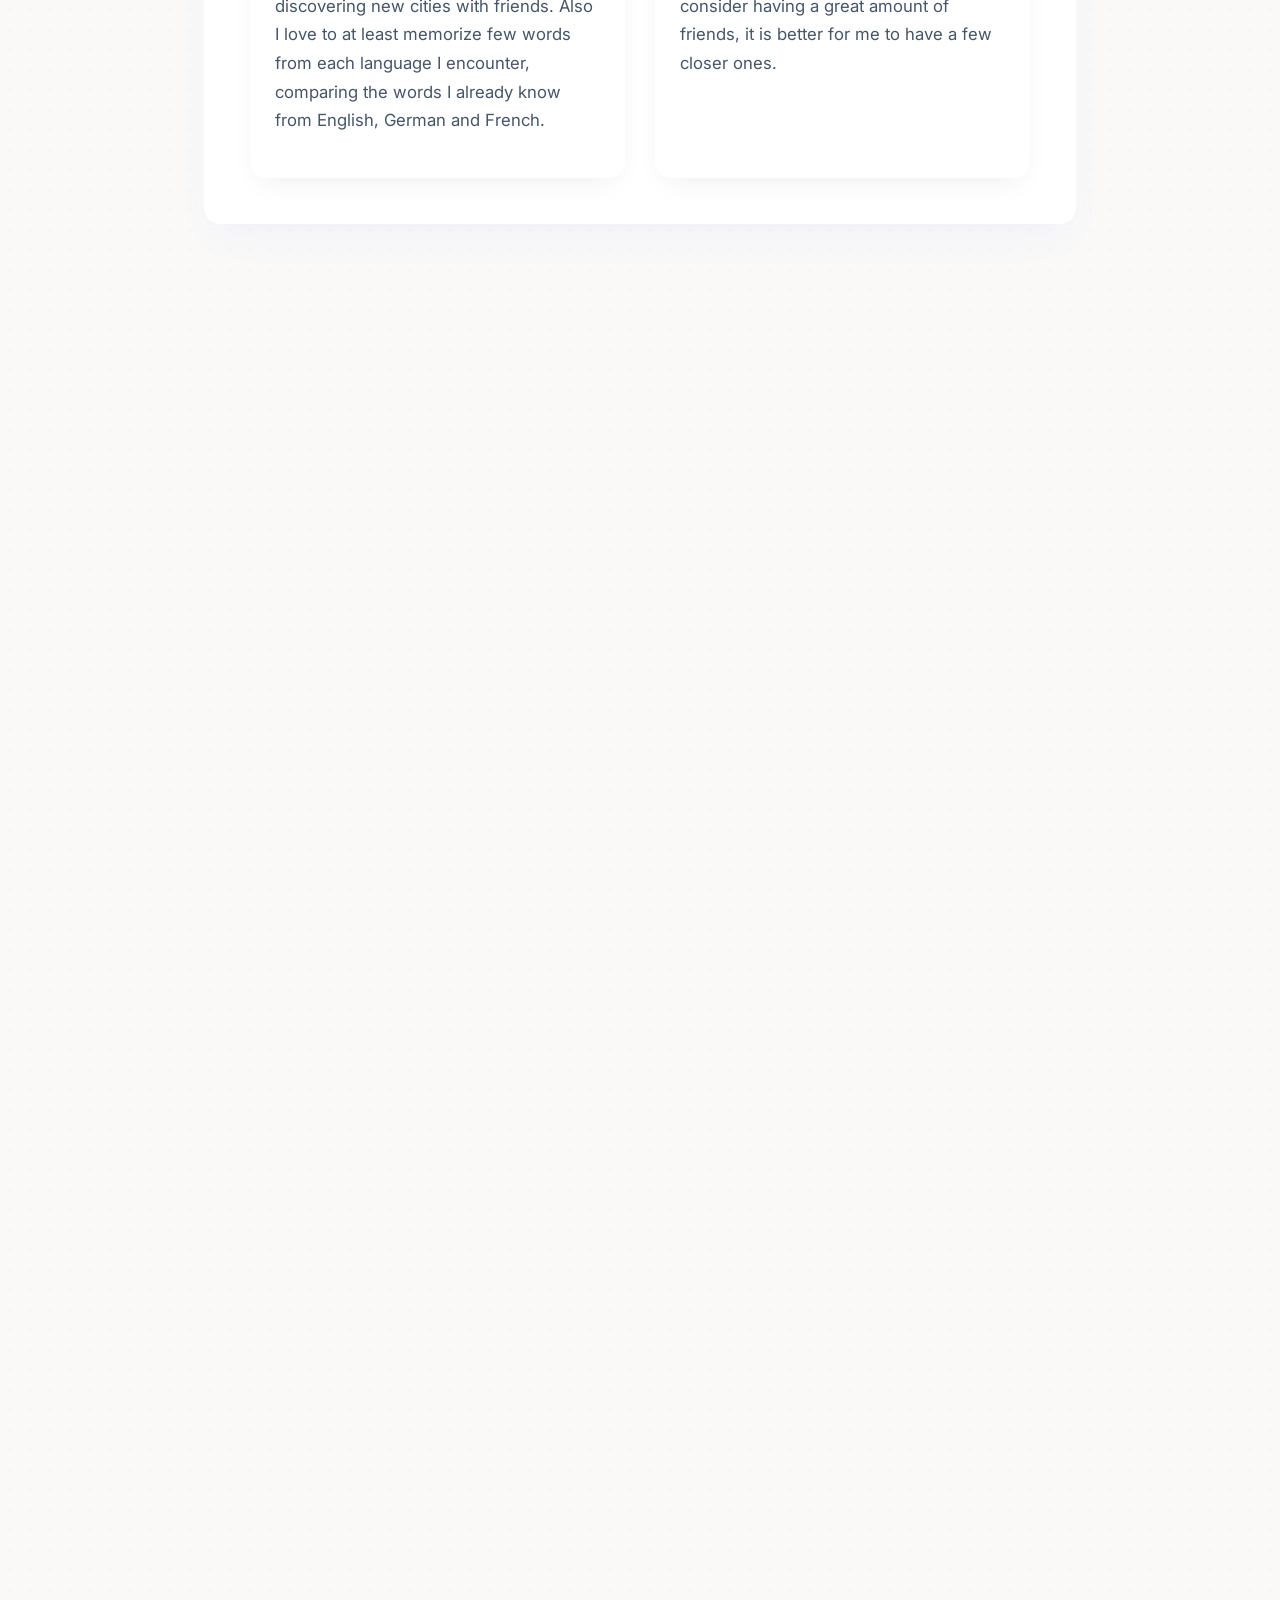
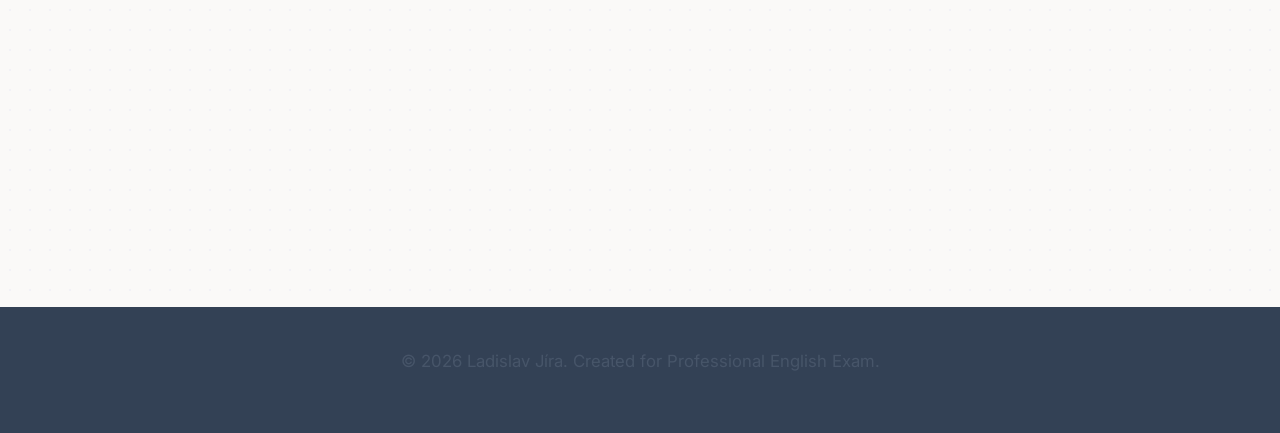
==== commit afde50b7: "Styling changes Co-authored-by: Copilot <copilot@github.com>" ====
--- a/about.html
+++ b/about.html
@@ -5,7 +5,7 @@
     <meta name="viewport" content="width=device-width, initial-scale=1.0">
     <title>My Portfolio | About Me</title>
     <link rel="stylesheet" href="style.css">
-    <link href="https://fonts.googleapis.com/css2?family=Inter:wght@300;400;600;800&display=swap" rel="stylesheet">
+    <link href="https://fonts.googleapis.com/css2?family=Caveat:wght@600;700&family=Inter:wght@300;400;600;800&display=swap" rel="stylesheet">
 </head>
 <body>
 
@@ -25,7 +25,7 @@
         <section class="fade-in">
             <h2>My Story</h2>
             <p>
-                Born and raised in Liberec ( born13.8.2004... a Friday!), technology and computers have been my world for as long as I can remember. What started as playing around on dad's PC evolved into a serious pursuit of software engineering. My path led me from specialized IT studies at <strong>Secondary Technical School in  Liberec</strong> (graduated 2024) to the <strong>Technical University of Liberec</strong>, where I am currently specialing in Intelligent Systems to explore the depths of Computer Science, AI, Cybersecurity and Software Engineering.
+                Born and raised in Liberec (*13.8.2004... a Friday!), technology and computers have been my world for as long as I can remember. What started as playing around on dad's PC evolved into a serious pursuit of software engineering. My path led me from specialized IT studies at <strong>Secondary Technical School in  Liberec</strong> (graduated 2024) to the <strong>Technical University of Liberec</strong>, where I am currently specialing in Intelligent Systems to explore the depths of Computer Science, AI, Cybersecurity and Software Engineering.
             </p>
             <p>
                 Unlike many students, I didn't wait for graduation to start my career. Since 2022, I have been working at <strong>Skeleton Software</strong>, transitioning from an intern to a Junior Developer. This hands-on experience with C#, JavaScript, MAUI, .NET, Tizen, and webOS has taught me that software development is as much about solving puzzles as it is about writing code.
@@ -42,7 +42,7 @@
                 
                 <article class="project-card">
                     <h3>The "Puzzle-Solver" Mindset</h3>
-                    <p>To me, a bug in asynchronous JavaScript or a rendering issue on a smart TV isn't a frustration, it's like a puzzle to me. My background in mathematics and my naturally analytical nature drive me to dig deep into the root cause of a problem rather than just applying a quick, temporary patch.</p>
+                    <p>To me, a bug in asynchronous JavaScript or a rendering issue on a smart TV isn't a frustration, it's like a puzzle to me. My background in mathematics and my analytical nature allows me to dig deep into the root cause of a problem rather than just applying a quick, temporary patch.</p>
                 </article>
 
                 <article class="project-card">
@@ -76,7 +76,7 @@
                     <img src="img/europe.png" alt="Traveling Europe">
                     <div class="image-card-content">
                         <h3>European Explorer</h3>
-                        <p>My goal is to visit every single European country. I love exploring diverse cultures, from neighboring regions to the furthest corners of the continent. I have already visited many countries but my favourite foreign countries are mostly Greece, France, Switzerland and, of course, Slovakia</p>
+                        <p>My goal is to visit every single European country. I love exploring diverse cultures, from neighboring regions to the furthest corners of the continent. As you can see, I have already visited many countries but my favourite foreign countries are mostly Greece, France, Switzerland and, of course, Slovakia</p>
                     </div>
                 </div>
 
@@ -124,7 +124,7 @@
                     <img src="img/travel.jpg" alt="World Map and Travel">
                     <div class="image-card-content">
                         <h3>Geography & World Travel</h3>
-                        <p>My bicultural background naturally grew into a big fascination with world geography. Today, it fuels my desire to explore, whether I am enjoying a well-planned holiday with my mom, or discovering new cities with friends. Also I love to at least memorize few words from each language I encounter, comparing the words I already know from English ,German and French.</p>
+                        <p>My bicultural background naturally grew into a big fascination with world geography. Today, it fuels my desire to explore, whether I am enjoying a well-planned holiday with my mom, or discovering new cities with friends. Also I love to at least memorize few words from each language I encounter, comparing the words I already know from English, German and French.</p>
                     </div>
                 </div>
 
--- a/style.css
+++ b/style.css
@@ -1,14 +1,21 @@
+/* --- ÚTULNÉ A OSOBITÉ PORTFOLIO 2026 --- */
+
+@import url('https://fonts.googleapis.com/css2?family=Caveat:wght@600;700&family=Inter:wght@300;400;600;800&display=swap');
 
 :root {
-    --primary-color: #2563eb;
-    --primary-dark: #1e40af;
-    --accent-color: #0ea5e9;
-    --text-main: #1f2937;
-    --text-muted: #64748b;
-    --bg-color: #f8fafc;
+    /* Teplá a emotivní paleta barev */
+    --primary-color: #6366f1;       /* Přívětivá Indigo modrá */
+    --accent-color: #f43f5e;        /* Korálová/Růžová pro emoce a vášeň */
+    --gradient-brand: linear-gradient(135deg, var(--primary-color), var(--accent-color));
+    
+    --text-main: #334155;           /* Břidlicově šedá (jemnější pro oči než černá) */
+    --text-muted: #64748b;          /* Tlumená šedá */
+    --bg-color: #faf9f8;            /* Velmi jemná "off-white" pro útulný papírový pocit */
     --surface-color: #ffffff;
-    --border-radius: 12px;
-    --transition: all 0.3s cubic-bezier(0.4, 0, 0.2, 1); 
+    
+    --border-radius: 16px;          /* Kulatější tvary působí přátelštěji */
+    /* "Bouncy" animace - působí živě a hravě, ne roboticky */
+    --transition: all 0.4s cubic-bezier(0.34, 1.56, 0.64, 1); 
 }
 
 * {
@@ -23,14 +30,18 @@
     font-family: 'Inter', system-ui, -apple-system, sans-serif;
     line-height: 1.7;
     -webkit-font-smoothing: antialiased;
-}
-
+    /* Jemný vzor na pozadí dodává hloubku (tečkovaný papír) */
+    background-image: radial-gradient(rgba(99, 102, 241, 0.05) 1px, transparent 1px);
+    background-size: 20px 20px;
+}
+
+/* --- HLAVIČKA A NAVIGACE --- */
 header {
-    background: rgba(255, 255, 255, 0.85);
+    background: rgba(255, 255, 255, 0.9);
     backdrop-filter: blur(12px);
     -webkit-backdrop-filter: blur(12px);
-    padding: 1.2rem 5%;
-    box-shadow: 0 4px 6px -1px rgba(0, 0, 0, 0.05);
+    padding: 1rem 5%;
+    box-shadow: 0 4px 20px rgba(0, 0, 0, 0.03);
     display: flex;
     justify-content: space-between;
     align-items: center;
@@ -40,12 +51,20 @@
 }
 
 header h1 {
-    background: linear-gradient(135deg, var(--primary-color), var(--accent-color));
+    /* Změna na ručně psaný font pro pocit osobního podpisu */
+    font-family: 'Caveat', cursive;
+    font-size: 2.4rem;
+    background: var(--gradient-brand);
     background-clip: text;
     -webkit-text-fill-color: transparent;
-    font-size: 1.75rem;
-    font-weight: 800;
-    letter-spacing: -0.5px;
+    font-weight: 700;
+    letter-spacing: 1px;
+    transform: rotate(-2deg); /* Mírné natočení podpisu */
+    transition: transform 0.3s ease;
+}
+
+header h1:hover {
+    transform: rotate(0deg) scale(1.05);
 }
 
 nav ul {
@@ -60,18 +79,22 @@
     font-weight: 600;
     font-size: 0.95rem;
     position: relative;
-    transition: var(--transition);
-}
-
+    transition: color 0.3s ease;
+    padding: 5px 0;
+}
+
+/* Hravější podtržení v navigaci */
 nav a::after {
     content: '';
     position: absolute;
     width: 0;
-    height: 2px;
-    bottom: -4px;
-    left: 0;
-    background-color: var(--primary-color);
-    transition: var(--transition);
+    height: 3px;
+    bottom: 0;
+    left: 50%;
+    background: var(--gradient-brand);
+    transition: var(--transition);
+    border-radius: 3px;
+    transform: translateX(-50%);
 }
 
 nav a:hover, nav a.active {
@@ -82,6 +105,7 @@
     width: 100%;
 }
 
+/* --- HLAVNÍ OBSAH --- */
 main {
     padding: 60px 5%;
     max-width: 1000px;
@@ -91,71 +115,71 @@
 
 section {
     background: var(--surface-color);
-    padding: 40px;
-    border-radius: var(--border-radius);
-    box-shadow: 0 10px 15px -3px rgba(0, 0, 0, 0.05), 0 4px 6px -2px rgba(0, 0, 0, 0.025);
-    margin-bottom: 40px;
-    border: 1px solid rgba(0,0,0,0.05);
+    padding: 45px;
+    border-radius: var(--border-radius);
+    /* Velmi měkký, objemný stín s nádechem do fialova/růžova */
+    box-shadow: 0 20px 40px -15px rgba(99, 102, 241, 0.08);
+    margin-bottom: 50px;
+    border: 1px solid rgba(255, 255, 255, 0.8);
 }
 
 h2 {
     color: var(--text-main);
-    font-size: 1.8rem;
-    margin-bottom: 25px;
+    font-size: 2rem;
+    margin-bottom: 30px;
     display: flex;
     align-items: center;
-    gap: 10px;
-}
-
+    gap: 12px;
+}
+
+/* Úprava designové tečky u nadpisů na malý gradientní ovál */
 h2::before {
     content: '';
     display: block;
-    width: 12px;
-    height: 12px;
-    background: var(--primary-color);
-    border-radius: 50%;
+    width: 8px;
+    height: 24px;
+    background: var(--gradient-brand);
+    border-radius: 4px;
 }
 
 h3 {
-    color: var(--text-main);
+    color: var(--primary-color);
     margin: 20px 0 10px 0;
-    font-size: 1.3rem;
-}
-
-h5 {
-    color: var(--primary-color);
-    text-transform: uppercase;
-    letter-spacing: 1px;
-    font-size: 0.85rem;
-    margin-bottom: 5px;
+    font-size: 1.25rem;
+    font-weight: 700;
 }
 
 p {
-    margin-bottom: 15px;
+    margin-bottom: 18px;
+    color: #475569;
+    font-size: 1.05rem;
 }
 
 ul {
     padding-left: 20px;
-    margin-bottom: 15px;
+    margin-bottom: 18px;
+    color: #475569;
 }
 
 li {
-    margin-bottom: 8px;
-}
-
+    margin-bottom: 10px;
+}
+
+/* --- HERO A MISE --- */
 .hero {
     background: transparent;
     box-shadow: none;
     border: none;
-    text-align: left;
+    text-align: center;
     padding: 40px 0 60px 0;
 }
 
 .hero h2 {
-    font-size: 3rem;
+    font-size: 3.5rem;
     font-weight: 800;
-    margin-bottom: 10px;
+    margin-bottom: 15px;
     letter-spacing: -1px;
+    justify-content: center;
 }
 
 .hero h2::before {
@@ -163,31 +187,50 @@
 }
 
 .hero p {
-    font-size: 1.25rem;
+    font-size: 1.3rem;
     color: var(--text-muted);
 }
 
 .mission-statement {
-    font-size: 1.3rem;
+    font-size: 1.4rem;
     font-style: italic;
     color: var(--text-main);
-    margin-top: 30px;
-    padding: 20px 30px;
-    border-left: 4px solid var(--accent-color);
-    background: rgba(14, 165, 233, 0.05);
-    border-radius: 0 var(--border-radius) var(--border-radius) 0;
-}
-
+    margin-top: 40px;
+    padding: 35px 40px;
+    background: linear-gradient(to right, rgba(99, 102, 241, 0.05), rgba(244, 63, 94, 0.05));
+    border-radius: var(--border-radius);
+    position: relative;
+    border: 1px solid rgba(99, 102, 241, 0.1);
+}
+
+/* Stylizované uvozovky pro hloubku a emoce */
+.mission-statement::before {
+    content: '"';
+    font-family: 'Caveat', cursive;
+    font-size: 6rem;
+    color: rgba(244, 63, 94, 0.2);
+    position: absolute;
+    top: -20px;
+    left: 20px;
+    line-height: 1;
+}
+
+/* --- KARTY (PROJEKTY, STRENGTHS) --- */
 .project-card {
     background: var(--surface-color);
-    padding: 25px;
-    border-radius: var(--border-radius);
-    border-left: 5px solid var(--primary-color);
-    box-shadow: 0 4px 6px -1px rgba(0, 0, 0, 0.05);
+    padding: 30px;
+    border-radius: var(--border-radius);
+    /* Odstraněna tvrdá levá čára, nahrazena horním gradientem */
+    border-top: 4px solid var(--primary-color);
+    box-shadow: 0 10px 30px -10px rgba(0, 0, 0, 0.05);
     transition: var(--transition); 
-    margin-bottom: 25px;
+    margin-bottom: 30px;
     position: relative;
-    overflow: hidden;
+}
+
+/* Každá sudá karta má růžový okraj pro barevnou pestrost */
+.project-card:nth-child(even) {
+    border-top-color: var(--accent-color);
 }
 
 .project-card h3 {
@@ -195,161 +238,49 @@
 }
 
 .project-card:hover {
-    transform: translateY(-5px) scale(1.01);
-    box-shadow: 0 20px 25px -5px rgba(0, 0, 0, 0.1), 0 10px 10px -5px rgba(0, 0, 0, 0.04);
-    border-left-color: var(--accent-color);
-}
-
-.photo-section {
-    background: transparent;
-    box-shadow: none;
-    border: none;
-    text-align: center;
-}
-
-.photo-section h2 {
-    justify-content: center;
-}
-
-.photo-section h2::before {
-    display: none;
-}
-
-.profile-photo {
-    width: 220px;
-    height: 220px;
-    object-fit: cover;
-    border-radius: 50%;
-    border: 4px solid var(--surface-color);
-    box-shadow: 0 0 0 4px var(--primary-color), 0 10px 20px rgba(0,0,0,0.15);
-    transition: var(--transition);
-}
-
-.profile-photo:hover {
-    transform: scale(1.05) rotate(2deg);
-}
-
-footer {
-    text-align: center;
-    padding: 30px 20px;
-    background-color: var(--text-main);
-    color: var(--bg-color);
-    font-size: 0.9rem;
-    margin-top: 40px;
-}
-
-.fade-in {
-    opacity: 0;
-    transform: translateY(30px);
-    transition: opacity 0.8s cubic-bezier(0.5, 0, 0, 1), transform 0.8s cubic-bezier(0.5, 0, 0, 1);
-}
-
-.fade-in.visible {
-    opacity: 1;
-    transform: translateY(0);
-}
-
-@media (max-width: 768px) {
-    header {
-        flex-direction: column;
-        gap: 15px;
-        padding: 1rem;
-    }
-    
-    nav ul {
-        flex-wrap: wrap;
-        justify-content: center;
-        gap: 15px;
-    }
-
-    .hero h2 {
-        font-size: 2.2rem;
-    }
-
-    main {
-        padding: 30px 5%;
-    }
-
-    section {
-        padding: 25px;
-    }
-}
-
+    transform: translateY(-8px);
+    /* Zářivější stín při najetí myší */
+    box-shadow: 0 20px 40px -10px rgba(99, 102, 241, 0.15);
+}
+
+/* --- KONÍČKY (IMAGE CARDS) --- */
 .grid-container {
     display: grid;
     grid-template-columns: repeat(auto-fit, minmax(280px, 1fr));
-    gap: 25px;
-    margin-top: 20px;
+    gap: 30px;
+    margin-top: 30px;
 }
 
 .image-card {
     background: var(--surface-color);
     border-radius: var(--border-radius);
     overflow: hidden;
-    box-shadow: 0 4px 6px -1px rgba(0, 0, 0, 0.05);
-    transition: var(--transition);
-    border: 1px solid rgba(0,0,0,0.05);
+    box-shadow: 0 10px 30px -10px rgba(0, 0, 0, 0.08);
+    transition: var(--transition);
+    border: none;
 }
 
 .image-card img {
     width: 100%;
     height: 220px;
     object-fit: cover;
-    border-bottom: 3px solid var(--primary-color);
     transition: var(--transition);
 }
 
 .image-card-content {
-    padding: 20px;
-}
-
-.image-card-content h3 {
-    margin-top: 0;
-    color: var(--primary-color);
+    padding: 25px;
 }
 
 .image-card:hover {
-    transform: translateY(-8px);
-    box-shadow: 0 15px 25px -5px rgba(0,0,0,0.1);
+    transform: translateY(-10px);
+    box-shadow: 0 25px 50px -12px rgba(244, 63, 94, 0.15); /* Růžový glow */
 }
 
 .image-card:hover img {
-    transform: scale(1.03);
-}
-
-
-.hobby-gallery {
-    display: grid;
-    grid-template-columns: repeat(2, 1fr); 
-    gap: 10px;
-    margin-bottom: 15px;
-}
-
-.hobby-gallery img {
-    width: 100%;
-    height: 120px; 
-    object-fit: cover;
-    border-radius: 6px;
-    transition: var(--transition);
-    cursor: pointer;
-}
-
-.hobby-gallery img:hover {
     transform: scale(1.05);
-    filter: brightness(1.1);
-}
-
-.hobby-gallery img.wide {
-    grid-column: span 2;
-    height: 180px;
-}
-
-.strength-detail {
-    font-size: 0.95rem;
-    color: var(--text-muted);
-    margin-top: 5px;
-}
-
+}
+
+/* --- GALERIE --- */
 .photo-gallery {
     display: grid;
     grid-template-columns: repeat(auto-fill, minmax(200px, 1fr));
@@ -363,105 +294,84 @@
     height: 100%;
     object-fit: cover;
     border-radius: var(--border-radius);
-    transition: transform 0.3s ease, box-shadow 0.3s ease;
+    transition: var(--transition);
     cursor: pointer;
-    box-shadow: 0 4px 6px -1px rgba(0, 0, 0, 0.05);
+    box-shadow: 0 4px 10px rgba(0, 0, 0, 0.05);
 }
 
 .gallery-item:hover {
-    transform: scale(1.05);
-    box-shadow: 0 10px 20px rgba(0,0,0,0.15);
+    transform: scale(1.05) rotate(1deg);
+    box-shadow: 0 15px 30px rgba(0,0,0,0.15);
     z-index: 10;
     position: relative;
 }
 
-.gallery-item.large {
-    grid-column: span 2;
-    grid-row: span 2;
-}
-.gallery-item.wide {
-    grid-column: span 2;
-}
-.gallery-item.tall {
-    grid-row: span 2;
-}
-
-.flex-card {
-    display: flex;
-    flex-direction: row;
-    gap: 25px;
-    align-items: flex-start; 
-}
-
-.card-image {
-    flex: 0 0 180px; 
-    display: flex;
-    justify-content: center;
-    align-items: center;
-    overflow: hidden;
-}
-
-.card-image img {
-    width: 100%;
-    border-radius: 8px;
-    box-shadow: 0 4px 6px -1px rgba(0,0,0,0.1); 
-    object-fit: cover;
-    transition: transform 0.3s ease;
-}
-.card-image img.logo-img {
-    box-shadow: none;
-    object-fit: contain;
-    max-height: 100px; 
-}
-
-.flex-card:hover .card-image img {
-    transform: scale(1.03);
-}
-
-.card-content {
-    flex: 1; 
-}
-
-@media (max-width: 768px) {
-    .flex-card {
-        flex-direction: column;
-        align-items: center;
-        text-align: center;
-    }
-    
-    .card-image {
-        flex: auto;
-        width: 100%;
-        max-width: 250px;
-        margin-bottom: 15px;
-    }
-}
-
+.gallery-item.large { grid-column: span 2; grid-row: span 2; }
+.gallery-item.wide { grid-column: span 2; }
+.gallery-item.tall { grid-row: span 2; }
+
+/* --- LOGA A OBRÁZKY V PROJEKTECH --- */
 .card-image-bottom {
-    margin-top: 20px;
+    margin-top: 25px;
     width: 100%;
     display: flex;
     justify-content: center;
-    border-radius: 8px;
+    border-radius: 12px;
     overflow: hidden;
-    background: var(--bg-color);
-    padding: 15px;
+    background: rgba(99, 102, 241, 0.03); /* Téměř neviditelné podbarvení */
+    padding: 20px;
 }
 
 .card-image-bottom img {
     max-width: 100%;
     max-height: 350px; 
     object-fit: contain; 
-    border-radius: 6px;
-    transition: transform 0.3s ease;
-    box-shadow: 0 4px 10px rgba(0,0,0,0.05);
+    border-radius: 8px;
+    transition: var(--transition);
+    box-shadow: 0 8px 20px rgba(0,0,0,0.08);
 }
 
 .card-image-bottom img.logo-img {
     box-shadow: none;
-    max-height: 120px;
+    max-height: 100px;
+    filter: drop-shadow(0 4px 6px rgba(0,0,0,0.05)); /* Měkčí stín pro loga */
 }
 
 .project-card:hover .card-image-bottom img {
     transform: scale(1.02);
+}
+
+/* --- PATIČKA --- */
+footer {
+    text-align: center;
+    padding: 40px 20px;
+    background: var(--text-main);
+    color: #e2e8f0;
+    font-size: 0.95rem;
+    margin-top: 60px;
+}
+
+/* --- FADE-IN ANIMACE --- */
+.fade-in {
+    opacity: 0;
+    transform: translateY(40px);
+    transition: opacity 0.8s cubic-bezier(0.34, 1.56, 0.64, 1), transform 0.8s cubic-bezier(0.34, 1.56, 0.64, 1);
+}
+
+.fade-in.visible {
+    opacity: 1;
+    transform: translateY(0);
+}
+
+/* --- MOBILNÍ VERZE --- */
+@media (max-width: 768px) {
+    header {
+        flex-direction: column;
+        gap: 15px;
+        padding: 1.5rem;
+    }
+    nav ul { flex-wrap: wrap; justify-content: center; gap: 15px; }
+    .hero h2 { font-size: 2.5rem; }
+    main { padding: 30px 5%; }
+    section { padding: 30px 20px; }
 }
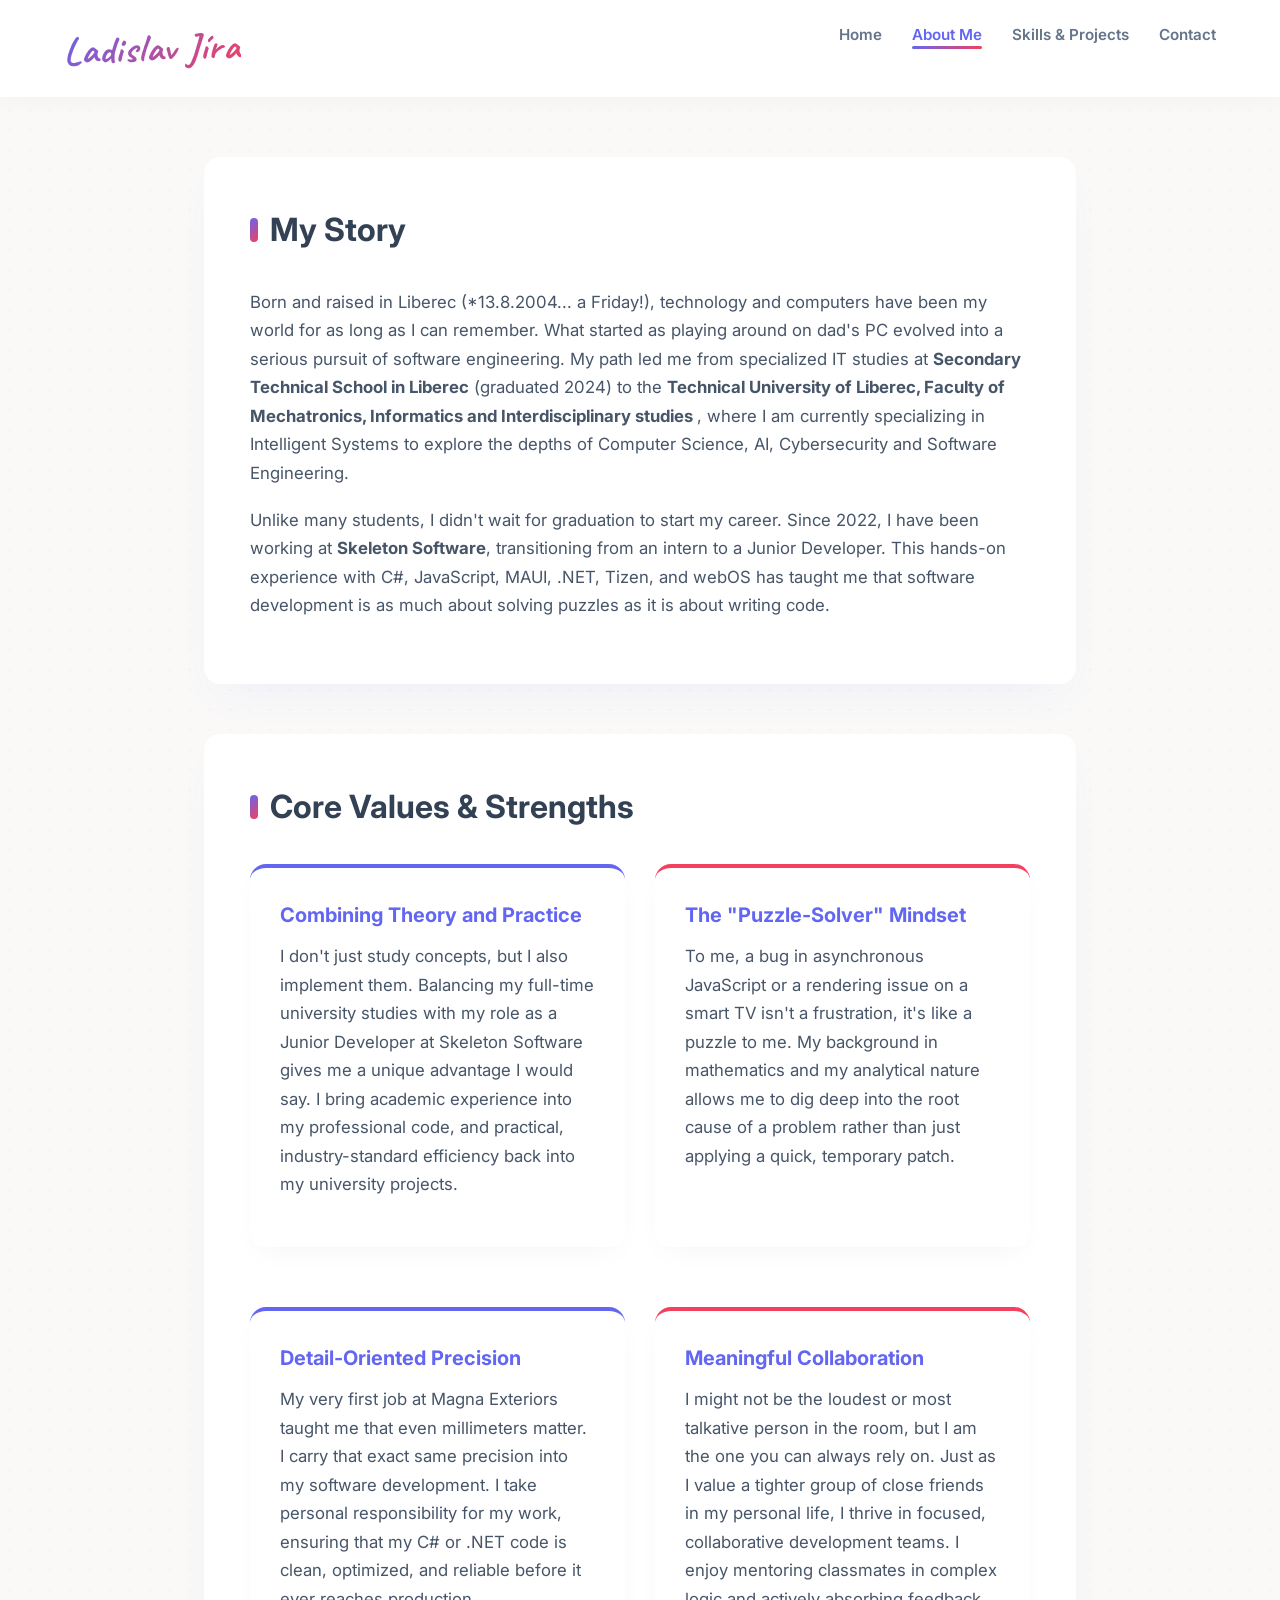
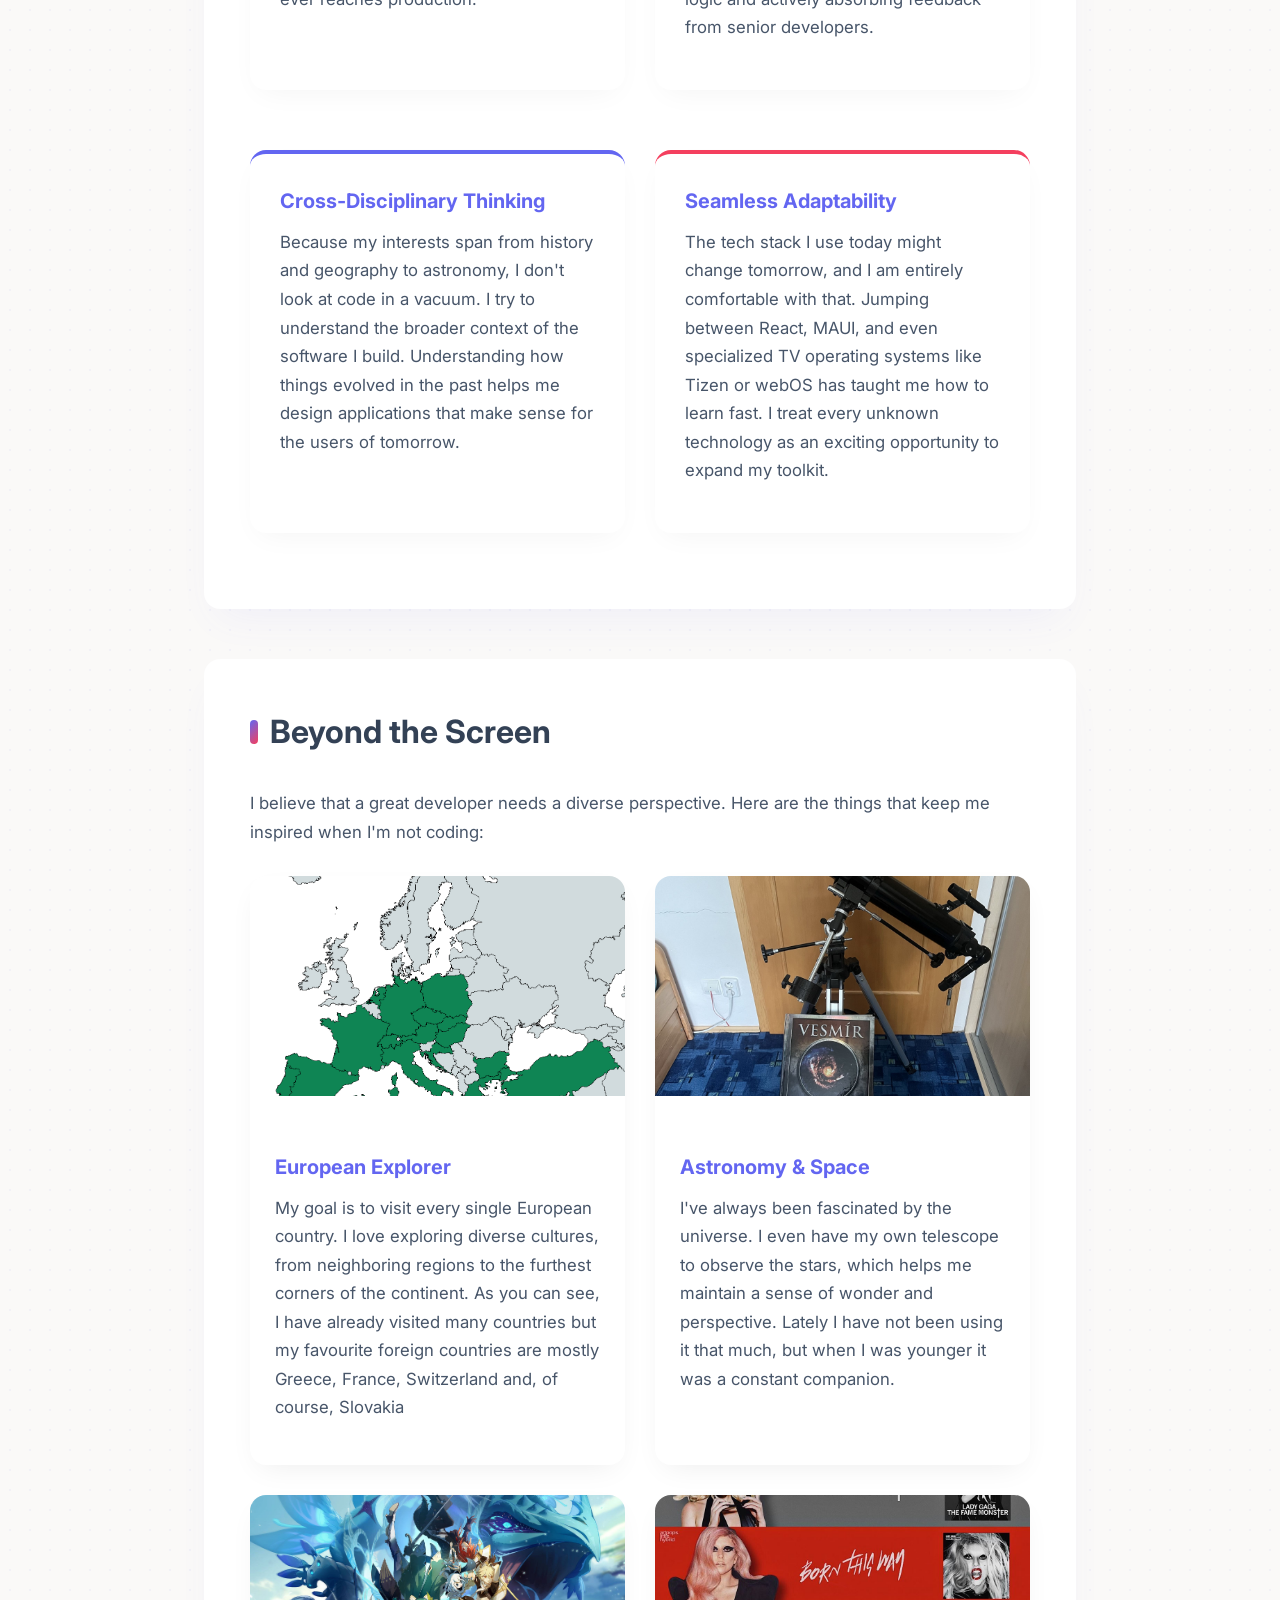
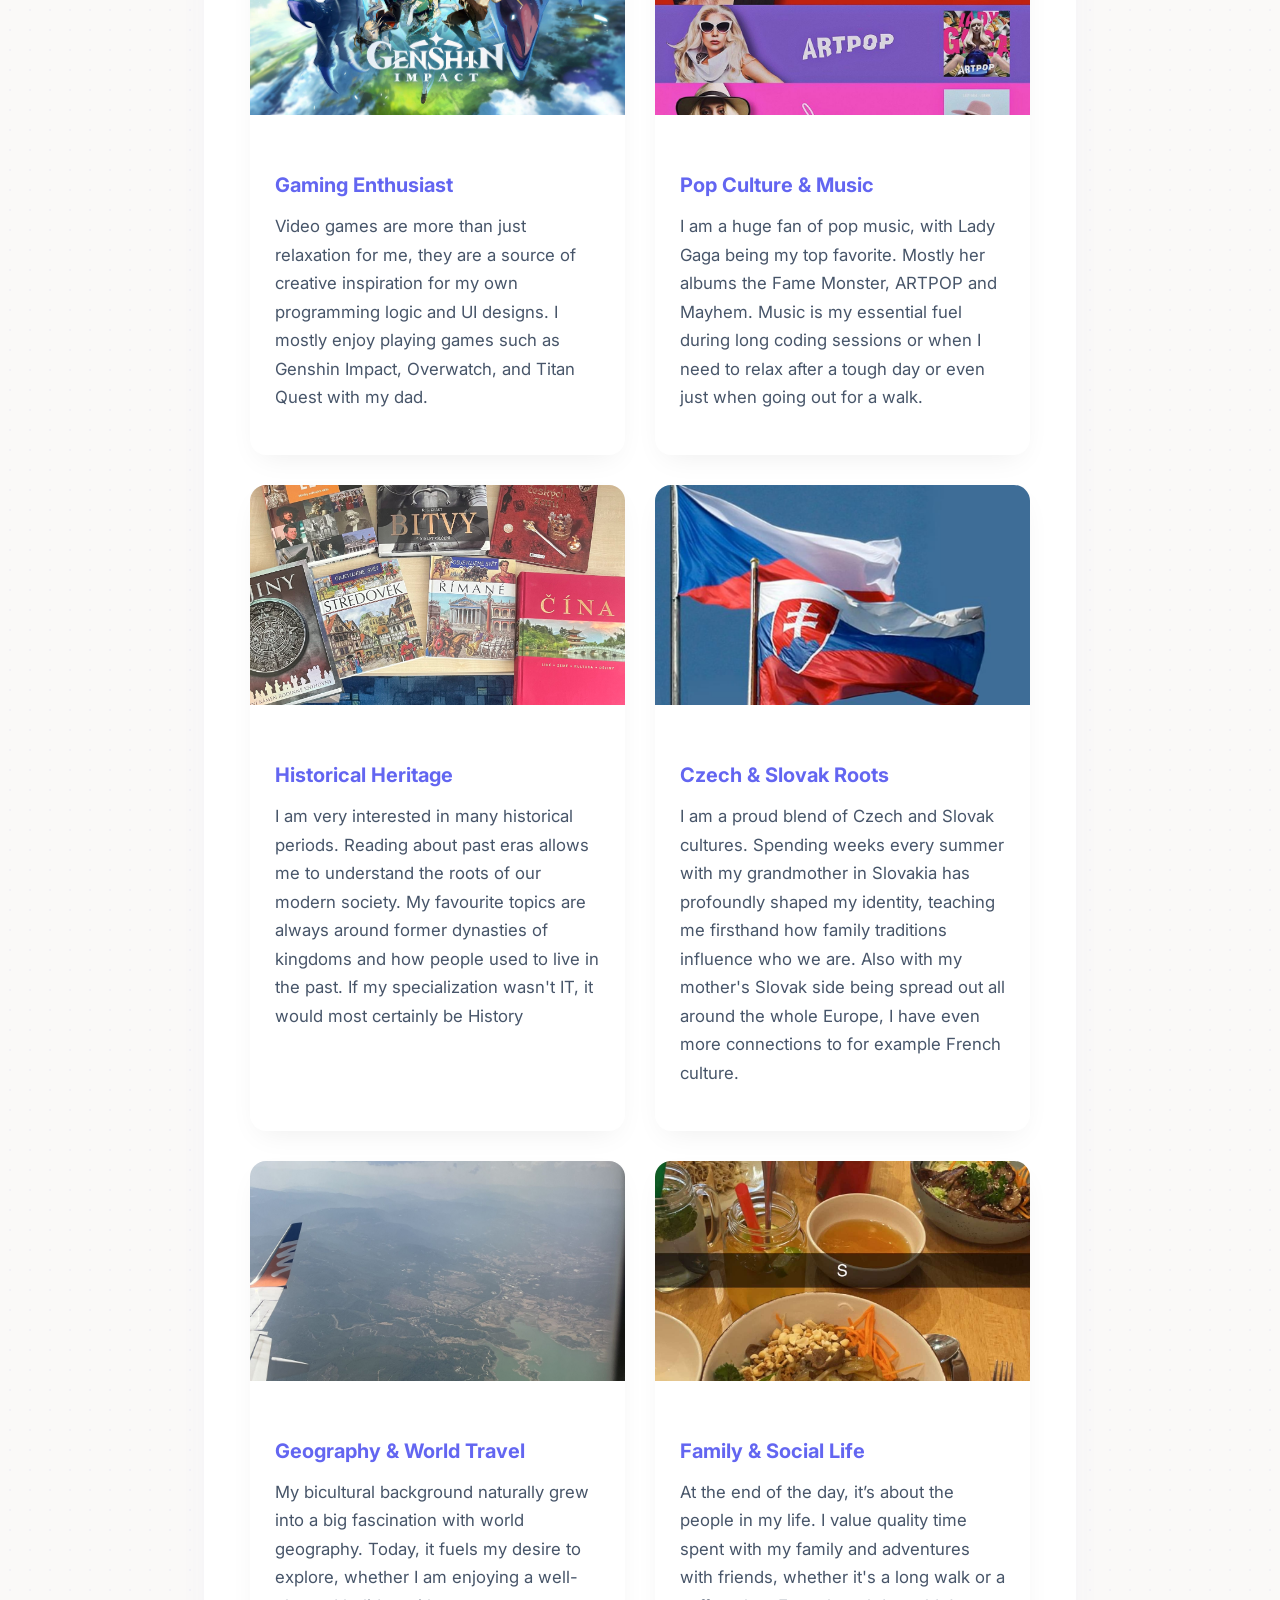
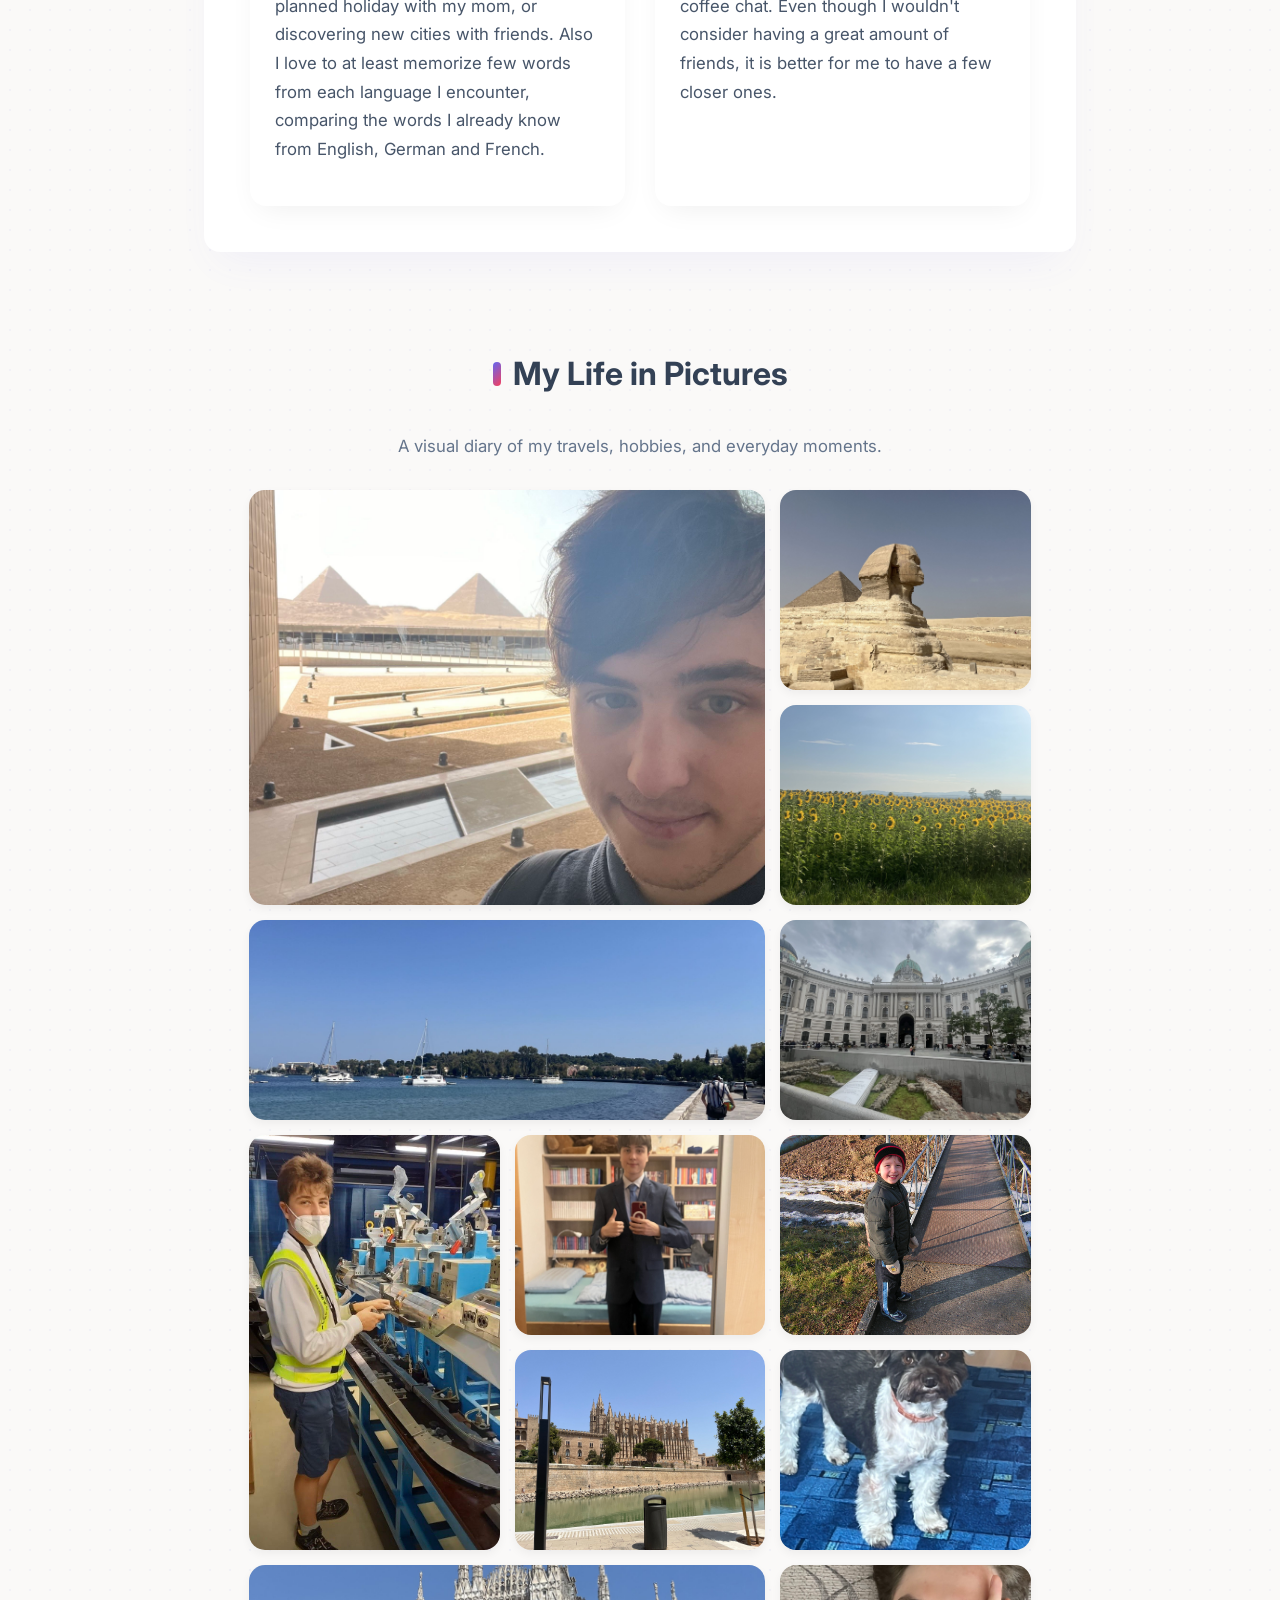
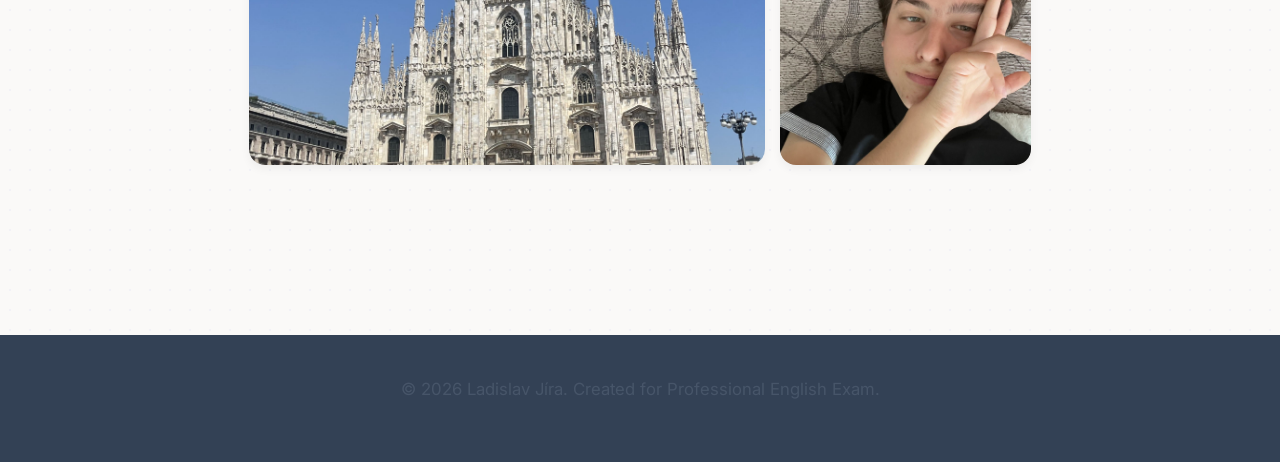
==== commit bbd81e33: "upraveny popisek" ====
--- a/about.html
+++ b/about.html
@@ -25,7 +25,7 @@
         <section class="fade-in">
             <h2>My Story</h2>
             <p>
-                Born and raised in Liberec (*13.8.2004... a Friday!), technology and computers have been my world for as long as I can remember. What started as playing around on dad's PC evolved into a serious pursuit of software engineering. My path led me from specialized IT studies at <strong>Secondary Technical School in  Liberec</strong> (graduated 2024) to the <strong>Technical University of Liberec</strong>, where I am currently specialing in Intelligent Systems to explore the depths of Computer Science, AI, Cybersecurity and Software Engineering.
+                Born and raised in Liberec (*13.8.2004... a Friday!), technology and computers have been my world for as long as I can remember. What started as playing around on dad's PC evolved into a serious pursuit of software engineering. My path led me from specialized IT studies at <strong>Secondary Technical School in Liberec</strong> (graduated 2024) to the <strong>Technical University of Liberec, Faculty of Mechatronics, Informatics and Interdisciplinary studies </strong>, where I am currently specializing in Intelligent Systems to explore the depths of Computer Science, AI, Cybersecurity and Software Engineering.
             </p>
             <p>
                 Unlike many students, I didn't wait for graduation to start my career. Since 2022, I have been working at <strong>Skeleton Software</strong>, transitioning from an intern to a Junior Developer. This hands-on experience with C#, JavaScript, MAUI, .NET, Tizen, and webOS has taught me that software development is as much about solving puzzles as it is about writing code.
--- a/style.css
+++ b/style.css
@@ -1,20 +1,16 @@
-/* --- ÚTULNÉ A OSOBITÉ PORTFOLIO 2026 --- */
-
 @import url('https://fonts.googleapis.com/css2?family=Caveat:wght@600;700&family=Inter:wght@300;400;600;800&display=swap');
 
 :root {
-    /* Teplá a emotivní paleta barev */
-    --primary-color: #6366f1;       /* Přívětivá Indigo modrá */
-    --accent-color: #f43f5e;        /* Korálová/Růžová pro emoce a vášeň */
+    --primary-color: #6366f1;
+    --accent-color: #f43f5e;
     --gradient-brand: linear-gradient(135deg, var(--primary-color), var(--accent-color));
     
-    --text-main: #334155;           /* Břidlicově šedá (jemnější pro oči než černá) */
-    --text-muted: #64748b;          /* Tlumená šedá */
-    --bg-color: #faf9f8;            /* Velmi jemná "off-white" pro útulný papírový pocit */
+    --text-main: #334155;
+    --text-muted: #64748b;
+    --bg-color: #faf9f8;
     --surface-color: #ffffff;
     
-    --border-radius: 16px;          /* Kulatější tvary působí přátelštěji */
-    /* "Bouncy" animace - působí živě a hravě, ne roboticky */
+    --border-radius: 16px;
     --transition: all 0.4s cubic-bezier(0.34, 1.56, 0.64, 1); 
 }
 
@@ -30,12 +26,10 @@
     font-family: 'Inter', system-ui, -apple-system, sans-serif;
     line-height: 1.7;
     -webkit-font-smoothing: antialiased;
-    /* Jemný vzor na pozadí dodává hloubku (tečkovaný papír) */
     background-image: radial-gradient(rgba(99, 102, 241, 0.05) 1px, transparent 1px);
     background-size: 20px 20px;
 }
 
-/* --- HLAVIČKA A NAVIGACE --- */
 header {
     background: rgba(255, 255, 255, 0.9);
     backdrop-filter: blur(12px);
@@ -51,7 +45,6 @@
 }
 
 header h1 {
-    /* Změna na ručně psaný font pro pocit osobního podpisu */
     font-family: 'Caveat', cursive;
     font-size: 2.4rem;
     background: var(--gradient-brand);
@@ -59,7 +52,7 @@
     -webkit-text-fill-color: transparent;
     font-weight: 700;
     letter-spacing: 1px;
-    transform: rotate(-2deg); /* Mírné natočení podpisu */
+    transform: rotate(-2deg);
     transition: transform 0.3s ease;
 }
 
@@ -83,7 +76,6 @@
     padding: 5px 0;
 }
 
-/* Hravější podtržení v navigaci */
 nav a::after {
     content: '';
     position: absolute;
@@ -105,7 +97,6 @@
     width: 100%;
 }
 
-/* --- HLAVNÍ OBSAH --- */
 main {
     padding: 60px 5%;
     max-width: 1000px;
@@ -117,7 +108,6 @@
     background: var(--surface-color);
     padding: 45px;
     border-radius: var(--border-radius);
-    /* Velmi měkký, objemný stín s nádechem do fialova/růžova */
     box-shadow: 0 20px 40px -15px rgba(99, 102, 241, 0.08);
     margin-bottom: 50px;
     border: 1px solid rgba(255, 255, 255, 0.8);
@@ -132,7 +122,7 @@
     gap: 12px;
 }
 
-/* Úprava designové tečky u nadpisů na malý gradientní ovál */
+
 h2::before {
     content: '';
     display: block;
@@ -165,7 +155,6 @@
     margin-bottom: 10px;
 }
 
-/* --- HERO A MISE --- */
 .hero {
     background: transparent;
     box-shadow: none;
@@ -203,7 +192,6 @@
     border: 1px solid rgba(99, 102, 241, 0.1);
 }
 
-/* Stylizované uvozovky pro hloubku a emoce */
 .mission-statement::before {
     content: '"';
     font-family: 'Caveat', cursive;
@@ -215,12 +203,10 @@
     line-height: 1;
 }
 
-/* --- KARTY (PROJEKTY, STRENGTHS) --- */
 .project-card {
     background: var(--surface-color);
     padding: 30px;
     border-radius: var(--border-radius);
-    /* Odstraněna tvrdá levá čára, nahrazena horním gradientem */
     border-top: 4px solid var(--primary-color);
     box-shadow: 0 10px 30px -10px rgba(0, 0, 0, 0.05);
     transition: var(--transition); 
@@ -228,7 +214,6 @@
     position: relative;
 }
 
-/* Každá sudá karta má růžový okraj pro barevnou pestrost */
 .project-card:nth-child(even) {
     border-top-color: var(--accent-color);
 }
@@ -239,11 +224,9 @@
 
 .project-card:hover {
     transform: translateY(-8px);
-    /* Zářivější stín při najetí myší */
     box-shadow: 0 20px 40px -10px rgba(99, 102, 241, 0.15);
 }
 
-/* --- KONÍČKY (IMAGE CARDS) --- */
 .grid-container {
     display: grid;
     grid-template-columns: repeat(auto-fit, minmax(280px, 1fr));
@@ -273,14 +256,13 @@
 
 .image-card:hover {
     transform: translateY(-10px);
-    box-shadow: 0 25px 50px -12px rgba(244, 63, 94, 0.15); /* Růžový glow */
+    box-shadow: 0 25px 50px -12px rgba(244, 63, 94, 0.15); 
 }
 
 .image-card:hover img {
     transform: scale(1.05);
 }
 
-/* --- GALERIE --- */
 .photo-gallery {
     display: grid;
     grid-template-columns: repeat(auto-fill, minmax(200px, 1fr));
@@ -310,7 +292,6 @@
 .gallery-item.wide { grid-column: span 2; }
 .gallery-item.tall { grid-row: span 2; }
 
-/* --- LOGA A OBRÁZKY V PROJEKTECH --- */
 .card-image-bottom {
     margin-top: 25px;
     width: 100%;
@@ -318,7 +299,7 @@
     justify-content: center;
     border-radius: 12px;
     overflow: hidden;
-    background: rgba(99, 102, 241, 0.03); /* Téměř neviditelné podbarvení */
+    background: rgba(99, 102, 241, 0.03); 
     padding: 20px;
 }
 
@@ -334,14 +315,13 @@
 .card-image-bottom img.logo-img {
     box-shadow: none;
     max-height: 100px;
-    filter: drop-shadow(0 4px 6px rgba(0,0,0,0.05)); /* Měkčí stín pro loga */
+    filter: drop-shadow(0 4px 6px rgba(0,0,0,0.05));
 }
 
 .project-card:hover .card-image-bottom img {
     transform: scale(1.02);
 }
 
-/* --- PATIČKA --- */
 footer {
     text-align: center;
     padding: 40px 20px;
@@ -351,7 +331,6 @@
     margin-top: 60px;
 }
 
-/* --- FADE-IN ANIMACE --- */
 .fade-in {
     opacity: 0;
     transform: translateY(40px);
@@ -363,7 +342,6 @@
     transform: translateY(0);
 }
 
-/* --- MOBILNÍ VERZE --- */
 @media (max-width: 768px) {
     header {
         flex-direction: column;
